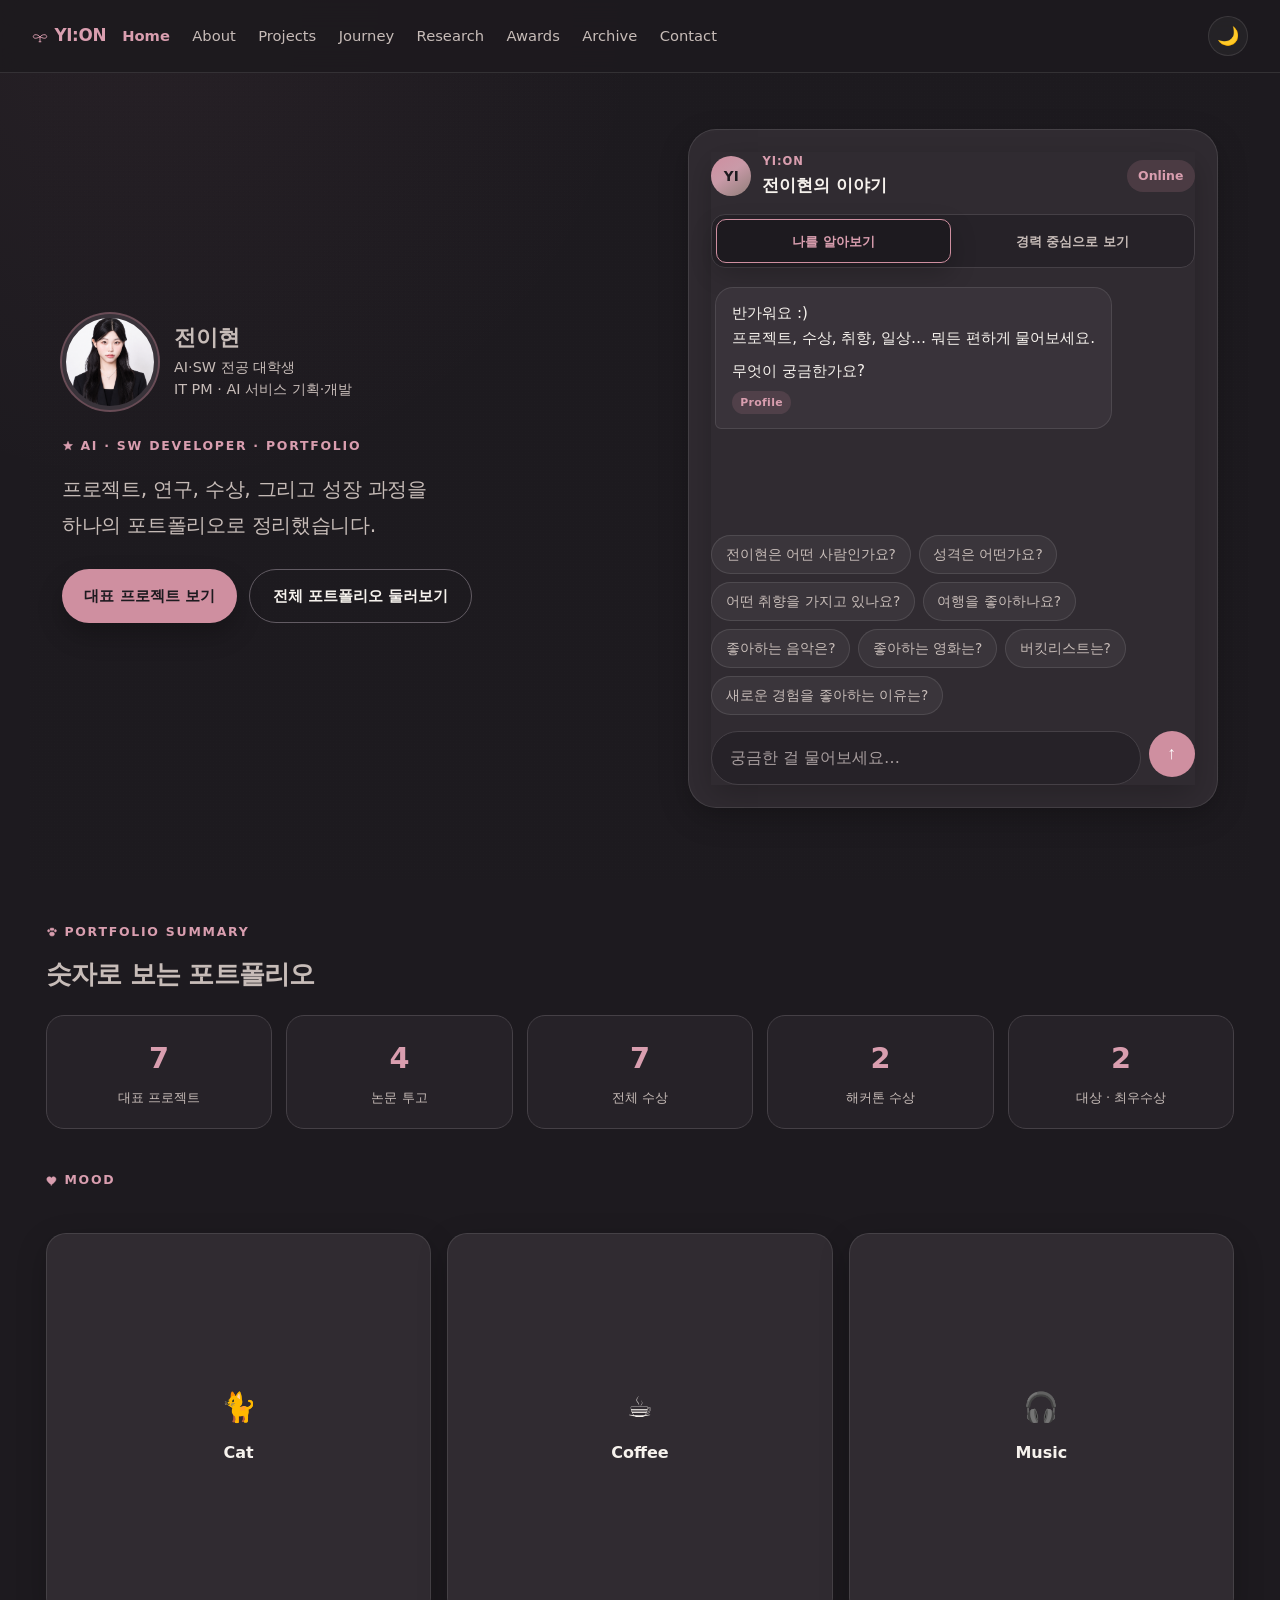
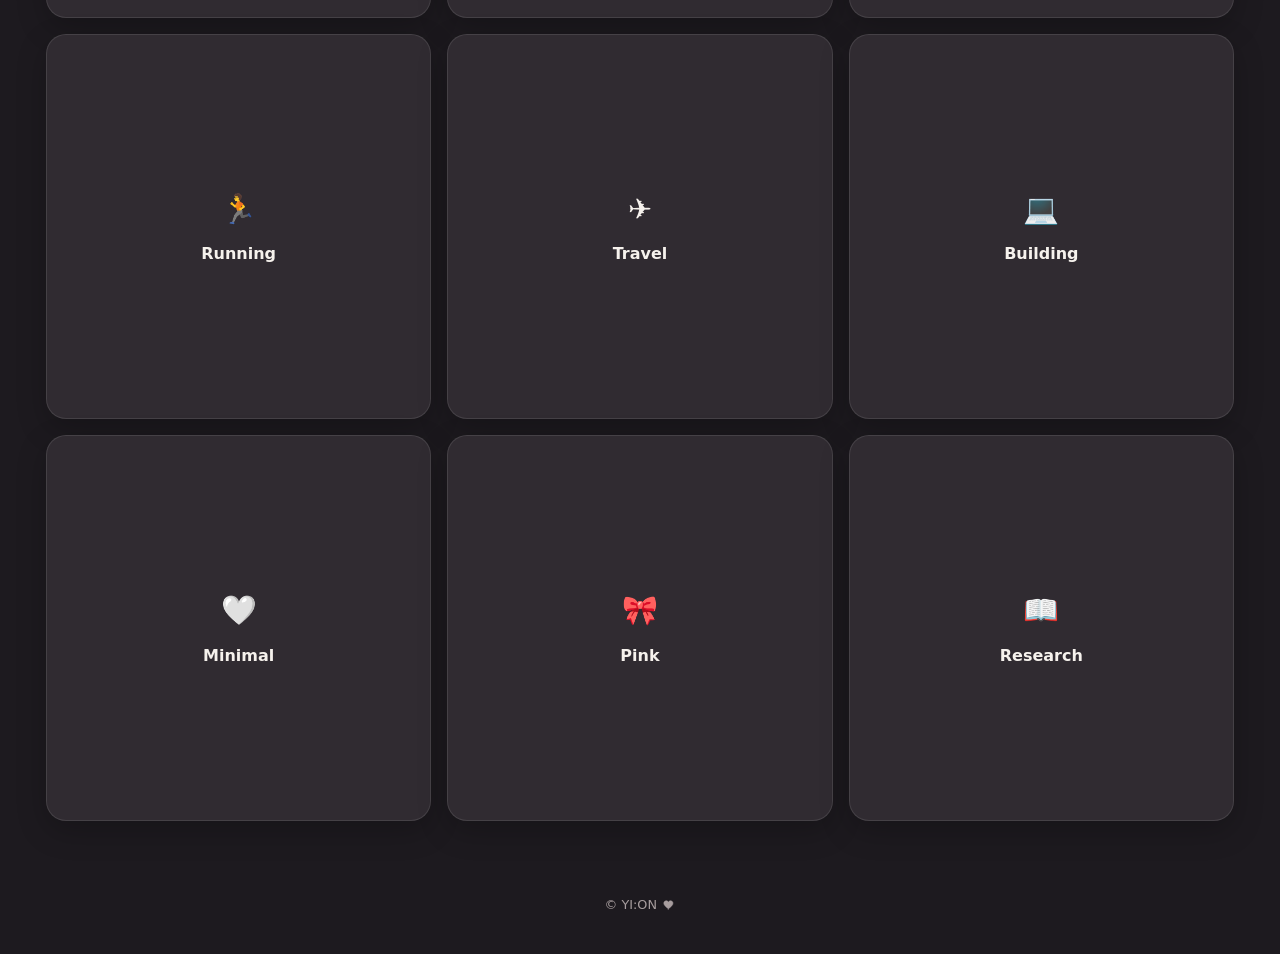
==== index.html @ 5fc0459d "Add YI:ON portfolio site Personal/recruiting portfolio for 전이현, migrated from the JUNGLE_krafton mon" ====
<!DOCTYPE html>
<html lang="ko">
  <head>
    <meta charset="UTF-8" />
    <script>(()=>{const v=new URLSearchParams(location.search).get('theme');const t=v==='daily'?'daily':'interview';document.documentElement.dataset.theme=t;document.documentElement.style.colorScheme=t==='interview'?'dark':'light'})()</script>
    <meta name="color-scheme" content="light dark" />
    <meta name="theme-color" content="#1d1a1f" />
    <link rel="icon" href="favicon.svg" type="image/svg+xml" />
    <meta name="viewport" content="width=device-width, initial-scale=1.0" />
    <title>YI:ON — 전이현을 가장 잘 아는 AI</title>
    <meta
      name="description"
      content="YI:ON은 전이현을 가장 잘 아는 AI입니다. 프로젝트, 연구, 해커톤, 창업, 취향과 성장 기록을 대화하며 알아가는 인터랙티브 포트폴리오 아카이브."
    />
    <link rel="stylesheet" href="styles.css" />
    <link rel="stylesheet" href="theme.css" />
    <script src="theme.js" defer></script>
  </head>
  <body data-page="home">
    <!-- Kitty-core 아이콘 스프라이트: 캐릭터 없이 리본/발바닥/별/하트/고양이 귀 실루엣만 아주 작게 사용 -->
    <svg style="display: none">
      <symbol id="icon-ribbon" viewBox="0 0 24 24">
        <path d="M12 13.2c-1.6-2-4.6-3.6-7.4-3.1C2.7 10.5 1.6 12 2 13.4c.5 1.7 2.6 2.3 4.4 1.9 1.9-.4 3.9-1.3 5.6-2.1zm0 0c1.6-2 4.6-3.6 7.4-3.1 1.9.4 3 1.9 2.6 3.3-.5 1.7-2.6 2.3-4.4 1.9-1.9-.4-3.9-1.3-5.6-2.1zm0 0v7.4M10.6 20.6h2.8" fill="none" stroke="currentColor" stroke-width="1.4" stroke-linecap="round" stroke-linejoin="round"/>
      </symbol>
      <symbol id="icon-paw" viewBox="0 0 24 24">
        <ellipse cx="12" cy="16" rx="5" ry="4.2"/>
        <ellipse cx="5.2" cy="9.6" rx="2" ry="2.4"/>
        <ellipse cx="10.2" cy="6.4" rx="2" ry="2.6"/>
        <ellipse cx="13.8" cy="6.4" rx="2" ry="2.6"/>
        <ellipse cx="18.8" cy="9.6" rx="2" ry="2.4"/>
      </symbol>
      <symbol id="icon-star" viewBox="0 0 24 24">
        <path d="M12 2.5l2.4 6.2 6.6.4-5.2 4.2 1.8 6.4L12 16.2l-5.6 3.5 1.8-6.4-5.2-4.2 6.6-.4z"/>
      </symbol>
      <symbol id="icon-heart" viewBox="0 0 24 24">
        <path d="M12 20.2s-7.6-4.6-9.8-9.3C.6 7.4 2.4 4 5.9 3.6c2-.2 3.8.9 4.9 2.6 1.1-1.7 3-2.8 4.9-2.6 3.5.4 5.3 3.8 3.7 7.3-2.2 4.7-9.8 9.3-9.8 9.3z"/>
      </symbol>
      <symbol id="icon-cat-ears" viewBox="0 0 100 60">
        <path d="M14 46 C14 22, 26 8, 34 26 Z"/>
        <path d="M86 46 C86 22, 74 8, 66 26 Z"/>
      </symbol>
    </svg>

    <header class="site-header">
      <a class="brand" href="index.html">
        <svg class="icon icon-ribbon" width="16" height="16"><use href="#icon-ribbon"/></svg>
        YI:ON
      </a>
      <nav class="nav-links" id="navLinks">
        <a href="index.html" data-nav="home">Home</a>
        <a href="about.html" data-nav="about">About</a>
        <a href="projects.html" data-nav="projects">Projects</a>
        <a href="journey.html" data-nav="journey">Journey</a>
        <a href="research.html" data-nav="research">Research</a>
        <a href="awards.html" data-nav="awards">Awards</a>
        <a href="archive.html" data-nav="archive">Archive</a>
        <a href="contact.html" data-nav="contact">Contact</a>
      </nav>
      <button class="nav-toggle" id="navToggle" aria-label="메뉴 열기" aria-expanded="false">
        <span></span><span></span><span></span>
      </button>
    </header>

    <main id="top">
      <section class="hero">
        <div class="hero-bg-grain" aria-hidden="true"></div>
        <div class="hero-copy reveal">
          <div class="profile-hero">
            <div class="avatar-photo avatar-photo-sm" aria-hidden="true">
              <svg class="cat-ears" viewBox="0 0 100 60" aria-hidden="true"><use href="#icon-cat-ears"/></svg>
              <span>YI</span>
            </div>
            <div>
              <p class="profile-hero-name">전이현</p>
              <p class="profile-hero-desc">
                AI·SW 전공 대학생<br />
                IT PM · AI 서비스 기획·개발
              </p>
            </div>
          </div>
          <p class="eyebrow">
            <svg class="icon icon-star" width="12" height="12"><use href="#icon-star"/></svg>
            AI · SW DEVELOPER · PORTFOLIO
          </p>
          <h1 class="hero-text hero-statement">
            프로젝트, 연구, 수상, 그리고 성장 과정을<br />
            하나의 포트폴리오로 정리했습니다.
          </h1>
          <div class="hero-actions">
            <a class="btn btn-primary" href="projects.html">대표 프로젝트 보기</a>
            <a class="btn btn-secondary" href="#summary">전체 포트폴리오 둘러보기</a>
          </div>
        </div>

        <div class="hero-panel reveal" id="chat">
          <!-- 모바일 축약 Assistant 위젯: 데스크톱에서는 CSS로 항상 숨김 -->
          <div class="assistant-widget" id="assistantWidget">
            <div class="assistant-widget-head">
              <span class="ai-avatar">YI</span>
              <div>
                <p class="chat-label">YI:ON Assistant</p>
                <span class="status-pill-sm">Online</span>
              </div>
            </div>
            <p class="assistant-widget-prompt">전이현의 프로젝트와 경험이 궁금한가요?</p>
            <div class="visitor-mode-switch" role="group" aria-label="추천 질문 모드">
              <button class="visitor-mode-option" type="button" data-visitor-mode="general" aria-pressed="true">나를 알아보기</button>
              <button class="visitor-mode-option" type="button" data-visitor-mode="recruiter" aria-pressed="false">경력 중심으로 보기</button>
            </div>
            <div class="chip-list assistant-widget-chips" data-chat-recommendations data-limit="3" data-recommendation-links="chat">
              <a class="chip" data-question="전이현은 어떤 사람인가요?" href="chat.html?q=%EC%A0%84%EC%9D%B4%ED%98%84%EC%9D%80%20%EC%96%B4%EB%96%A4%20%EC%82%AC%EB%9E%8C%EC%9D%B8%EA%B0%80%EC%9A%94%3F">전이현은 어떤 사람인가요?</a>
              <a class="chip" data-question="성격은 어떤가요?" href="chat.html?q=%EC%84%B1%EA%B2%A9%EC%9D%80%20%EC%96%B4%EB%96%A4%EA%B0%80%EC%9A%94%3F">성격은 어떤가요?</a>
              <a class="chip" data-question="어떤 취향을 가지고 있나요?" href="chat.html?q=%EC%96%B4%EB%96%A4%20%EC%B7%A8%ED%96%A5%EC%9D%84%20%EA%B0%80%EC%A7%80%EA%B3%A0%20%EC%9E%88%EB%82%98%EC%9A%94%3F">어떤 취향을 가지고 있나요?</a>
            </div>
            <a class="btn btn-primary assistant-widget-open" href="chat.html">전체 대화 열기</a>
          </div>

          <!-- 전체 채팅: 데스크톱은 항상 노출, 모바일은 "전체 대화 열기" 클릭 시 노출 -->
          <div class="chat-full" id="chatFull">
            <div class="chat-header">
              <div class="chat-header-left">
                <span class="ai-avatar">YI</span>
                <div>
                  <p class="chat-label">YI:ON</p>
                  <h2>전이현의 이야기</h2>
                </div>
              </div>
              <span class="status-pill">Online</span>
            </div>

            <div class="visitor-mode-switch" role="group" aria-label="추천 질문 모드">
              <button class="visitor-mode-option" type="button" data-visitor-mode="general" aria-pressed="true">나를 알아보기</button>
              <button class="visitor-mode-option" type="button" data-visitor-mode="recruiter" aria-pressed="false">경력 중심으로 보기</button>
            </div>

            <div class="chat-log" id="chatLog">
              <div class="message ai-message reveal-in">
                <p>
                  반가워요 :)<br />
                  프로젝트, 수상, 취향, 일상… 뭐든 편하게 물어보세요.
                </p>
                <p>
                  무엇이 궁금한가요?
                </p>
                <span class="source-tag">Profile</span>
              </div>
            </div>

            <div class="chip-list" id="chipList" data-chat-recommendations data-limit="8">
              <button class="chip" data-question="전이현은 어떤 사람인가요?">전이현은 어떤 사람인가요?</button>
              <button class="chip" data-question="성격은 어떤가요?">성격은 어떤가요?</button>
              <button class="chip" data-question="어떤 취향을 가지고 있나요?">어떤 취향을 가지고 있나요?</button>
              <button class="chip" data-question="여행을 좋아하나요?">여행을 좋아하나요?</button>
              <button class="chip" data-question="좋아하는 음악은?">좋아하는 음악은?</button>
              <button class="chip" data-question="좋아하는 영화는?">좋아하는 영화는?</button>
              <button class="chip" data-question="버킷리스트는?">버킷리스트는?</button>
              <button class="chip" data-question="새로운 경험을 좋아하는 이유는?">새로운 경험을 좋아하는 이유는?</button>
            </div>

            <form class="chat-form" id="chatForm">
              <input id="chatInput" type="text" placeholder="궁금한 걸 물어보세요…" autocomplete="off" />
              <button type="submit" aria-label="질문 보내기">↑</button>
            </form>
          </div>
        </div>
      </section>

      <section class="section summary-section" id="summary">
        <div class="section-heading reveal">
          <p class="eyebrow">
            <svg class="icon icon-paw" width="12" height="12"><use href="#icon-paw"/></svg>
            Portfolio Summary
          </p>
          <h2>숫자로 보는 포트폴리오</h2>
        </div>
        <div class="summary-grid reveal" id="summaryGrid"></div>
      </section>

      <!-- 모바일 전용: 대표 프로젝트 (데스크톱은 CSS로 숨김) -->
      <section class="section mobile-only-section" id="homeFeatured">
        <div class="section-heading">
          <p class="eyebrow">
            <svg class="icon icon-star" width="12" height="12"><use href="#icon-star"/></svg>
            Featured
          </p>
          <h2>대표 프로젝트</h2>
        </div>
        <div class="card-grid-v2--scroll" id="homeFeaturedGrid"></div>
        <a class="card-detail-link" href="projects.html" style="display:inline-block; margin-top:0.8rem">전체 프로젝트 보기 →</a>
      </section>

      <!-- 모바일 전용: Research/Awards/Journey 바로가기 -->
      <section class="section mobile-only-section" id="homeQuickLinks">
        <div class="section-heading">
          <h2>더 알아보기</h2>
        </div>
        <div class="quicklink-grid">
          <a class="quicklink-card" href="research.html">
            <span class="quicklink-icon">📖</span>
            <span>Research</span>
            <span class="quicklink-sub" id="quickPapersSub"></span>
          </a>
          <a class="quicklink-card" href="awards.html">
            <span class="quicklink-icon">🏆</span>
            <span>Awards</span>
            <span class="quicklink-sub" id="quickAwardsSub"></span>
          </a>
          <a class="quicklink-card" href="journey.html">
            <span class="quicklink-icon">🧭</span>
            <span>Journey</span>
            <span class="quicklink-sub" id="quickJourneySub"></span>
          </a>
        </div>
      </section>

      <!-- 모바일 전용: 외부 링크바 -->
      <section class="section mobile-only-section" id="homeLinks">
        <div class="link-row link-row-center">
          <a class="link-chip" href="https://github.com/komosjs44-afk?tab=repositories" target="_blank" rel="noreferrer">GitHub</a>
          <a class="link-chip" href="https://instagram.com/hyooiner" target="_blank" rel="noreferrer">Instagram</a>
          <a class="link-chip" href="mailto:komosjs44@hs.ac.kr">Email</a>
        </div>
      </section>

      <section class="section mood-section" id="mood">
        <div class="section-heading reveal">
          <p class="eyebrow">
            <svg class="icon icon-heart" width="12" height="12"><use href="#icon-heart"/></svg>
            Mood
          </p>
        </div>
        <div class="mood-grid">
          <div class="mood-card reveal"><span class="mood-emoji">🐈</span>Cat</div>
          <div class="mood-card reveal"><span class="mood-emoji">☕</span>Coffee</div>
          <div class="mood-card reveal"><span class="mood-emoji">🎧</span>Music</div>
          <div class="mood-card reveal"><span class="mood-emoji">🏃</span>Running</div>
          <div class="mood-card reveal"><span class="mood-emoji">✈️</span>Travel</div>
          <div class="mood-card reveal"><span class="mood-emoji">💻</span>Building</div>
          <div class="mood-card reveal"><span class="mood-emoji">🤍</span>Minimal</div>
          <div class="mood-card reveal"><span class="mood-emoji">🎀</span>Pink</div>
          <div class="mood-card reveal"><span class="mood-emoji">📖</span>Research</div>
        </div>
      </section>
    </main>

    <footer class="site-footer">
      <span>© YI:ON</span>
      <svg class="icon icon-heart" width="12" height="12"><use href="#icon-heart"/></svg>
    </footer>

    <nav class="app-tabbar" id="appTabbar" aria-label="주요 메뉴">
      <a class="app-tab" data-tab="home" href="index.html">
        <svg width="20" height="20" viewBox="0 0 24 24" fill="none" stroke="currentColor" stroke-width="1.6" stroke-linecap="round" stroke-linejoin="round"><path d="M3 11l9-7 9 7"/><path d="M5 10v9a1 1 0 0 0 1 1h4v-6h4v6h4a1 1 0 0 0 1-1v-9"/></svg>
        <span>Home</span>
      </a>
      <a class="app-tab" data-tab="projects" href="projects.html">
        <svg width="20" height="20" viewBox="0 0 24 24" fill="none" stroke="currentColor" stroke-width="1.6"><rect x="3" y="3" width="8" height="8" rx="2"/><rect x="13" y="3" width="8" height="8" rx="2"/><rect x="3" y="13" width="8" height="8" rx="2"/><rect x="13" y="13" width="8" height="8" rx="2"/></svg>
        <span>Projects</span>
      </a>
      <a class="app-tab" data-tab="chat" href="chat.html">
        <svg width="20" height="20" viewBox="0 0 24 24" fill="none" stroke="currentColor" stroke-width="1.6" stroke-linecap="round" stroke-linejoin="round"><path d="M21 11.5a8.38 8.38 0 0 1-.9 3.8 8.5 8.5 0 0 1-7.6 4.7 8.38 8.38 0 0 1-3.8-.9L3 21l1.9-5.7a8.38 8.38 0 0 1-.9-3.8 8.5 8.5 0 0 1 4.7-7.6 8.38 8.38 0 0 1 3.8-.9h.5a8.48 8.48 0 0 1 8 8v.5z"/></svg>
        <span>Chat</span>
      </a>
      <a class="app-tab" data-tab="profile" href="about.html">
        <svg width="20" height="20" viewBox="0 0 24 24" fill="none" stroke="currentColor" stroke-width="1.6" stroke-linecap="round"><circle cx="12" cy="8" r="4"/><path d="M4 20c0-4 3.6-7 8-7s8 3 8 7"/></svg>
        <span>Profile</span>
      </a>
    </nav>

    <script src="data/projects.js"></script>
    <script src="data/papers.js"></script>
    <script src="data/awards.js"></script>
    <script src="data/activities.js"></script>
    <script src="data/presentations.js"></script>
    <script src="data/chat-engine.js"></script>
    <script src="script.js"></script>
  </body>
</html>
---- styles.css ----
:root {
  color-scheme: light;
  --warm-white: #fffcfa;
  --cream: #fbf2e9;
  --gray-soft: #e9e4df;
  --pink-soft: #f3dee2;
  --rose: #d98fa0;
  --rose-deep: #b96e82;
  --ink: #221e1c;
  --ink-muted: #6e6560;
  --border: #ece2da;
  --shadow: 0 20px 45px rgba(34, 30, 28, 0.08);
  --shadow-soft: 0 10px 26px rgba(34, 30, 28, 0.06);

  /* App Shell 모바일 디자인 토큰 */
  --tabbar-height: 56px;
  --safe-top: env(safe-area-inset-top, 0px);
  --safe-bottom: env(safe-area-inset-bottom, 0px);
  --space-page-x: clamp(16px, 5vw, 24px);
  --touch-min: 44px;
}

* {
  box-sizing: border-box;
}

html {
  scroll-behavior: smooth;
}

body {
  margin: 0;
  font-family: "Pretendard", "SUIT", "Apple SD Gothic Neo", "Inter", system-ui,
    -apple-system, BlinkMacSystemFont, sans-serif;
  background: var(--warm-white);
  color: var(--ink);
  line-height: 1.65;
  -webkit-font-smoothing: antialiased;
}

img {
  max-width: 100%;
}

a {
  color: inherit;
  text-decoration: none;
}

.icon {
  fill: currentColor;
  stroke: currentColor;
  vertical-align: -1px;
}

/* ---------- Header ---------- */

.site-header {
  position: sticky;
  top: 0;
  z-index: 30;
  display: flex;
  justify-content: space-between;
  align-items: center;
  gap: 1rem;
  padding: 1rem 2rem;
  backdrop-filter: blur(14px);
  background: rgba(255, 252, 250, 0.78);
  border-bottom: 1px solid var(--border);
}

.brand {
  display: inline-flex;
  align-items: center;
  gap: 0.4rem;
  font-weight: 700;
  letter-spacing: -0.02em;
  font-size: 1.05rem;
  color: var(--rose-deep);
}

.nav-links {
  display: flex;
  gap: 1.4rem;
  color: var(--ink-muted);
  font-size: 0.92rem;
}

.nav-links a:hover {
  color: var(--rose-deep);
}

.btn-chip-nav {
  padding: 0.5rem 1.1rem;
  border-radius: 999px;
  background: var(--ink);
  color: var(--warm-white);
  font-size: 0.86rem;
  font-weight: 600;
  transition: transform 0.25s ease, box-shadow 0.25s ease;
}

.btn-chip-nav:hover {
  transform: translateY(-1px);
  box-shadow: var(--shadow-soft);
}

.nav-links a[aria-current='page'] {
  color: var(--rose-deep);
  font-weight: 700;
}

.nav-toggle {
  display: none;
  flex-direction: column;
  justify-content: center;
  gap: 5px;
  width: 34px;
  height: 34px;
  border: none;
  background: none;
  cursor: pointer;
  padding: 0;
}

.nav-toggle span {
  display: block;
  height: 2px;
  border-radius: 2px;
  background: var(--ink);
  transition: transform 0.25s ease, opacity 0.25s ease;
}

.nav-toggle.active span:nth-child(1) {
  transform: translateY(7px) rotate(45deg);
}

.nav-toggle.active span:nth-child(2) {
  opacity: 0;
}

.nav-toggle.active span:nth-child(3) {
  transform: translateY(-7px) rotate(-45deg);
}

/* ---------- Page hero (interior pages) ---------- */

.page-hero {
  max-width: 1220px;
  margin: 0 auto;
  padding: 2.6rem 2rem 1rem;
}

.page-hero h1 {
  margin: 0 0 0.6rem;
  font-size: clamp(1.6rem, 3vw, 2.3rem);
  letter-spacing: -0.02em;
}

.page-hero p {
  color: var(--ink-muted);
  max-width: 620px;
  margin: 0;
}

/* ---------- Portfolio summary ---------- */

.summary-grid {
  display: grid;
  grid-template-columns: repeat(5, minmax(0, 1fr));
  gap: 0.9rem;
}

.summary-stat {
  display: flex;
  flex-direction: column;
  align-items: center;
  gap: 0.3rem;
  padding: 1.2rem 0.6rem;
  background: var(--cream);
  border: 1px solid var(--border);
  border-radius: 18px;
  text-align: center;
  transition: transform 0.25s ease, box-shadow 0.25s ease;
}

.summary-stat:hover {
  transform: translateY(-3px);
  box-shadow: var(--shadow-soft);
}

.summary-num {
  font-size: 1.8rem;
  font-weight: 700;
  color: var(--rose-deep);
}

.summary-label {
  font-size: 0.8rem;
  color: var(--ink-muted);
  word-break: keep-all;
  overflow-wrap: anywhere;
}

/* ---------- Status badges ---------- */

.badge-row {
  display: flex;
  flex-wrap: wrap;
  gap: 0.4rem;
}

.status-badge {
  display: inline-flex;
  align-items: center;
  font-size: 0.72rem;
  font-weight: 700;
  padding: 0.25rem 0.6rem;
  border-radius: 999px;
  background: rgba(217, 143, 160, 0.14);
  color: var(--rose-deep);
  border: 1px solid rgba(217, 143, 160, 0.28);
}

.status-badge.is-muted {
  background: var(--gray-soft);
  color: var(--ink-muted);
  border-color: var(--border);
}

/* ---------- Project cards (grid list) ---------- */

.project-group {
  margin-bottom: 2.4rem;
}

.project-group h3 {
  font-size: 1.05rem;
  margin: 0 0 1rem;
  color: var(--ink);
}

.card-grid-v2 {
  display: grid;
  grid-template-columns: repeat(3, minmax(0, 1fr));
  gap: 1.4rem;
}

.project-card-v2 {
  display: flex;
  flex-direction: column;
  background: var(--warm-white);
  border: 1px solid var(--border);
  border-radius: 20px;
  overflow: hidden;
  box-shadow: var(--shadow-soft);
  transition: transform 0.3s ease, box-shadow 0.3s ease;
}

.project-card-v2:hover {
  transform: translateY(-5px);
  box-shadow: var(--shadow);
}

.project-card-v2 .card-cover {
  height: 140px;
  background: linear-gradient(150deg, #e7d3cf 0%, #cfa8a3 60%, #8f7d78 100%);
}

.project-card-v2 .card-body {
  padding: 1.1rem 1.15rem 1.3rem;
  display: flex;
  flex-direction: column;
  gap: 0.55rem;
}

.project-card-v2 h4 {
  margin: 0;
  font-size: 1.02rem;
}

.project-card-v2 p {
  margin: 0;
  font-size: 0.87rem;
  color: var(--ink-muted);
}

.card-meta {
  font-size: 0.78rem;
  color: var(--ink-muted);
}

.card-detail-link {
  align-self: flex-start;
  margin-top: 0.3rem;
  font-size: 0.82rem;
  font-weight: 700;
  color: var(--rose-deep);
  border-bottom: 1px solid var(--rose);
}

/* ---------- Project detail ---------- */

.detail-overview {
  display: grid;
  grid-template-columns: 1fr 1fr;
  gap: 2rem;
  align-items: start;
}

.detail-cover {
  height: 220px;
  border-radius: 20px;
  background: linear-gradient(150deg, #e7d3cf 0%, #cfa8a3 60%, #8f7d78 100%);
}

.detail-meta-list {
  list-style: none;
  padding: 0;
  margin: 1rem 0 0;
  display: grid;
  gap: 0.5rem;
  font-size: 0.92rem;
}

.detail-meta-list strong {
  color: var(--rose-deep);
  margin-right: 0.4rem;
}

.detail-section {
  margin: 2.4rem 0;
}

.detail-section h3 {
  font-size: 1.15rem;
  margin: 0 0 1rem;
  padding-bottom: 0.6rem;
  border-bottom: 1px dashed var(--border);
}

.detail-section ul {
  margin: 0;
  padding-left: 1.2rem;
  display: grid;
  gap: 0.4rem;
}

.challenge-card {
  background: var(--cream);
  border: 1px solid var(--border);
  border-radius: 16px;
  padding: 1rem 1.15rem;
  margin-bottom: 1rem;
  display: grid;
  gap: 0.5rem;
  font-size: 0.92rem;
}

.challenge-card b {
  color: var(--rose-deep);
}

.result-columns {
  display: grid;
  grid-template-columns: repeat(3, minmax(0, 1fr));
  gap: 1rem;
}

.result-col {
  background: var(--warm-white);
  border: 1px solid var(--border);
  border-radius: 16px;
  padding: 1rem 1.1rem;
}

.result-col h4 {
  margin: 0 0 0.6rem;
  font-size: 0.86rem;
  text-transform: uppercase;
  letter-spacing: 0.05em;
  color: var(--rose-deep);
}

.result-col ul {
  font-size: 0.88rem;
}

.learnings-grid {
  display: grid;
  grid-template-columns: repeat(2, minmax(0, 1fr));
  gap: 1rem;
}

.learning-block {
  background: var(--cream);
  border: 1px solid var(--border);
  border-radius: 16px;
  padding: 1rem 1.1rem;
}

.learning-block h4 {
  margin: 0 0 0.5rem;
  font-size: 0.86rem;
  color: var(--rose-deep);
}

/* ---------- Evidence gallery + Lightbox ---------- */

.evidence-grid {
  display: grid;
  grid-template-columns: repeat(3, minmax(0, 1fr));
  gap: 0.9rem;
}

.evidence-item {
  position: relative;
  height: 130px;
  border-radius: 14px;
  overflow: hidden;
  cursor: pointer;
  background: linear-gradient(150deg, #e3d6d9 0%, #b9a1a8 60%, #766a68 100%);
}

.evidence-item .evidence-label {
  position: absolute;
  left: 0.5rem;
  bottom: 0.5rem;
  font-size: 0.7rem;
  font-weight: 700;
  padding: 0.2rem 0.5rem;
  border-radius: 999px;
  background: rgba(255, 255, 255, 0.85);
  color: var(--ink);
}

.lightbox-overlay {
  position: fixed;
  inset: 0;
  z-index: 60;
  display: none;
  align-items: center;
  justify-content: center;
  background: rgba(34, 30, 28, 0.72);
  padding: 2rem;
}

.lightbox-overlay.open {
  display: flex;
}

.lightbox-box {
  max-width: 640px;
  width: 100%;
  background: var(--warm-white);
  border-radius: 20px;
  padding: 1.4rem;
  text-align: center;
}

.lightbox-box .lightbox-visual {
  height: 320px;
  border-radius: 14px;
  margin-bottom: 1rem;
  background: linear-gradient(150deg, #e3d6d9 0%, #b9a1a8 60%, #766a68 100%);
}

.lightbox-close {
  margin-top: 0.8rem;
  border: 1px solid var(--border);
  background: var(--cream);
  border-radius: 999px;
  padding: 0.5rem 1.1rem;
  cursor: pointer;
  font: inherit;
}

/* ---------- Presentation slides ---------- */

.slide-grid {
  display: grid;
  grid-template-columns: repeat(3, minmax(0, 1fr));
  gap: 0.8rem;
}

.slide-mock {
  aspect-ratio: 4 / 3;
  border-radius: 10px;
  background: var(--gray-soft);
  border: 1px solid var(--border);
  display: flex;
  align-items: center;
  justify-content: center;
  font-size: 0.78rem;
  color: var(--ink-muted);
  text-align: center;
  padding: 0.5rem;
}

/* ---------- Journey ---------- */

.journey-block {
  margin-bottom: 2.2rem;
}

.journey-block h3 {
  font-size: 1.02rem;
  margin: 0 0 0.9rem;
}

.journey-steps {
  display: flex;
  flex-wrap: wrap;
  gap: 0.6rem;
  align-items: center;
}

.journey-step {
  display: flex;
  align-items: center;
  gap: 0.4rem;
  font-size: 0.84rem;
  padding: 0.5rem 0.85rem;
  border-radius: 999px;
  border: 1px solid var(--border);
  color: var(--ink-muted);
  background: var(--warm-white);
}

.journey-step.completed {
  background: var(--rose);
  border-color: var(--rose);
  color: var(--warm-white);
  font-weight: 700;
}

.journey-step.in-progress {
  background: var(--pink-soft);
  border-color: var(--rose);
  color: var(--rose-deep);
  font-weight: 700;
  animation: pulse-soft 1.8s ease-in-out infinite;
}

.journey-step.planned {
  border-style: dashed;
  color: var(--ink-muted);
  opacity: 0.7;
}

.journey-arrow {
  color: var(--border);
}

@keyframes pulse-soft {
  0%,
  100% {
    box-shadow: 0 0 0 0 rgba(217, 143, 160, 0.35);
  }
  50% {
    box-shadow: 0 0 0 6px rgba(217, 143, 160, 0);
  }
}

/* ---------- Research / Papers ---------- */

.paper-grid {
  display: grid;
  grid-template-columns: repeat(2, minmax(0, 1fr));
  gap: 1.4rem;
}

.paper-card {
  display: flex;
  gap: 1rem;
  background: var(--warm-white);
  border: 1px solid var(--border);
  border-radius: 18px;
  padding: 1.1rem;
  box-shadow: var(--shadow-soft);
}

.paper-cover {
  flex: 0 0 88px;
  height: 116px;
  border-radius: 10px;
  background: linear-gradient(150deg, #ead9c9 0%, #cbb59a 60%, #8c7d6a 100%);
  display: flex;
  align-items: center;
  justify-content: center;
  padding: 0.4rem;
  font-size: 0.66rem;
  font-weight: 700;
  color: rgba(255, 255, 255, 0.9);
  text-align: center;
}

.paper-body {
  min-width: 0;
}

.paper-body h4 {
  margin: 0 0 0.4rem;
  font-size: 0.98rem;
  overflow-wrap: anywhere;
  word-break: keep-all;
}

.paper-body p {
  margin: 0 0 0.5rem;
  font-size: 0.84rem;
  color: var(--ink-muted);
  overflow-wrap: anywhere;
  word-break: keep-all;
}

.paper-meta {
  font-size: 0.78rem;
  color: var(--ink-muted);
  margin-bottom: 0.5rem;
  overflow-wrap: anywhere;
  word-break: keep-all;
}

.paper-card .link-chip {
  overflow-wrap: anywhere;
  word-break: keep-all;
}

/* ---------- Awards ---------- */

.award-grid {
  display: grid;
  grid-template-columns: repeat(2, minmax(0, 1fr));
  gap: 1.4rem;
}

.award-card {
  display: flex;
  gap: 1rem;
  background: var(--warm-white);
  border: 1px solid var(--border);
  border-radius: 18px;
  padding: 1.1rem;
  box-shadow: var(--shadow-soft);
}

.award-image {
  flex: 0 0 96px;
  height: 96px;
  border-radius: 14px;
  background: var(--pink-soft);
  display: flex;
  align-items: center;
  justify-content: center;
  cursor: pointer;
  color: var(--rose-deep);
}

.award-body {
  min-width: 0;
}

.award-body h4 {
  margin: 0 0 0.3rem;
  font-size: 0.98rem;
  overflow-wrap: anywhere;
  word-break: keep-all;
}

.award-body p {
  margin: 0 0 0.4rem;
  font-size: 0.84rem;
  color: var(--ink-muted);
  overflow-wrap: anywhere;
  word-break: keep-all;
}

.award-card .link-chip {
  overflow-wrap: anywhere;
  word-break: keep-all;
}

/* ---------- Button links (small) ---------- */

.link-row {
  display: flex;
  flex-wrap: wrap;
  gap: 0.5rem;
  margin-top: 0.7rem;
}

.link-chip {
  font-size: 0.78rem;
  font-weight: 700;
  padding: 0.4rem 0.8rem;
  border-radius: 999px;
  background: var(--cream);
  border: 1px solid var(--border);
  color: var(--ink);
  transition: background 0.2s ease, border-color 0.2s ease;
}

.link-chip:hover {
  background: var(--pink-soft);
  border-color: var(--rose);
}

/* ---------- Archive ---------- */

.archive-controls {
  display: flex;
  flex-direction: column;
  gap: 1rem;
  margin-bottom: 1.6rem;
}

.archive-search {
  width: 100%;
  padding: 0.8rem 1.1rem;
  border-radius: 999px;
  border: 1px solid var(--border);
  font: inherit;
  background: var(--warm-white);
}

.archive-search:focus {
  outline: none;
  border-color: var(--rose);
}

.filter-group {
  display: flex;
  flex-wrap: wrap;
  gap: 0.5rem;
}

.filter-chip {
  border: 1px solid var(--border);
  background: var(--warm-white);
  border-radius: 999px;
  padding: 0.4rem 0.85rem;
  font-size: 0.82rem;
  cursor: pointer;
  color: var(--ink-muted);
  transition: background 0.2s ease, color 0.2s ease, border-color 0.2s ease;
}

.filter-chip.active {
  background: var(--rose);
  border-color: var(--rose);
  color: var(--warm-white);
  font-weight: 700;
}

.archive-list {
  display: grid;
  gap: 0.9rem;
}

.archive-item {
  display: flex;
  justify-content: space-between;
  align-items: center;
  gap: 1rem;
  flex-wrap: wrap;
  background: var(--warm-white);
  border: 1px solid var(--border);
  border-radius: 16px;
  padding: 0.9rem 1.1rem;
}

.archive-item-main h4 {
  margin: 0 0 0.25rem;
  font-size: 0.96rem;
}

.archive-item-main p {
  margin: 0;
  font-size: 0.8rem;
  color: var(--ink-muted);
}

.archive-item-type {
  font-size: 0.7rem;
  font-weight: 700;
  color: var(--rose-deep);
  background: rgba(217, 143, 160, 0.14);
  padding: 0.2rem 0.55rem;
  border-radius: 999px;
}

.archive-empty {
  text-align: center;
  color: var(--ink-muted);
  padding: 2rem 0;
}

/* ---------- About photo grid ---------- */

.photo-grid {
  display: grid;
  grid-template-columns: repeat(3, minmax(0, 1fr));
  gap: 0.8rem;
  margin-top: 1.2rem;
}

.photo-grid .photo-tile {
  aspect-ratio: 1 / 1;
  border-radius: 14px;
  background: linear-gradient(150deg, #e9c9cf 0%, #d4a7ad 40%, #8f8580 100%);
}

.photo-grid .photo-tile:nth-child(3n + 2) {
  background: linear-gradient(150deg, #ead9c9 0%, #cbb59a 60%, #8c7d6a 100%);
}

.photo-grid .photo-tile:nth-child(3n) {
  background: linear-gradient(150deg, #e3d6d9 0%, #b9a1a8 60%, #766a68 100%);
}

/* ---------- Contact phone reveal ---------- */

.phone-reveal-btn {
  border: 1px solid var(--border);
  background: var(--cream);
  border-radius: 999px;
  padding: 0.65rem 1.1rem;
  font: inherit;
  font-size: 0.9rem;
  font-weight: 600;
  cursor: pointer;
  transition: background 0.2s ease, border-color 0.2s ease;
}

.phone-reveal-btn:hover {
  background: var(--pink-soft);
  border-color: var(--rose);
}

.phone-value {
  display: none;
  font-size: 1rem;
  font-weight: 700;
  color: var(--rose-deep);
  margin-top: 0.6rem;
}

.phone-value.shown {
  display: block;
}

/* ---------- Reveal animation ---------- */

.reveal {
  opacity: 0;
  transform: translateY(18px);
  transition: opacity 0.7s cubic-bezier(0.2, 0.7, 0.3, 1),
    transform 0.7s cubic-bezier(0.2, 0.7, 0.3, 1);
}

.reveal.in-view {
  opacity: 1;
  transform: translateY(0);
}

.message.reveal-in {
  animation: rise-in 0.5s cubic-bezier(0.2, 0.7, 0.3, 1);
}

@keyframes rise-in {
  from {
    opacity: 0;
    transform: translateY(10px);
  }
  to {
    opacity: 1;
    transform: translateY(0);
  }
}

/* ---------- Hero ---------- */

.hero {
  position: relative;
  max-width: 1220px;
  margin: 0 auto;
  padding: 3.5rem 2rem 4.5rem;
  display: grid;
  grid-template-columns: 1.05fr 0.95fr;
  gap: 2.5rem;
  align-items: center;
  overflow: hidden;
}

.hero-bg-grain {
  position: absolute;
  inset: -10% -5%;
  z-index: -1;
  background-image: radial-gradient(rgba(217, 143, 160, 0.08) 1px, transparent 1px),
    radial-gradient(rgba(34, 30, 28, 0.04) 1px, transparent 1px);
  background-size: 3px 3px, 5px 5px;
  background-position: 0 0, 2px 2px;
  opacity: 0.6;
}

.eyebrow {
  display: inline-flex;
  align-items: center;
  gap: 0.4rem;
  margin: 0 0 1rem;
  font-size: 0.78rem;
  font-weight: 700;
  letter-spacing: 0.14em;
  text-transform: uppercase;
  color: var(--rose-deep);
}

.hero h1,
.section h2 {
  margin: 0 0 1rem;
  letter-spacing: -0.03em;
  line-height: 1.2;
}

.hero h1 {
  font-size: clamp(2rem, 3.6vw, 3.2rem);
  font-weight: 700;
}

.hero-text {
  font-size: 1.02rem;
  color: var(--ink-muted);
  max-width: 520px;
}

.hero h1.hero-statement {
  margin: 0;
  max-width: 34rem;
  font-size: clamp(1.08rem, 1.7vw, 1.28rem);
  font-weight: 500;
  line-height: 1.75;
  letter-spacing: -0.015em;
  word-break: keep-all;
  text-wrap: pretty;
}

.hero-actions {
  display: flex;
  flex-wrap: wrap;
  gap: 0.75rem;
  margin-top: 1.6rem;
}

.hero-copy .profile-hero {
  display: flex;
  align-items: center;
  gap: 1rem;
  margin: 0 0 1.5rem;
  padding: 0;
  border: 0;
  text-align: left;
}

.hero-copy .profile-hero .avatar-photo {
  flex: 0 0 auto;
  margin: 0;
}

.hero-copy .profile-hero > div:last-child {
  flex: 1;
  min-width: 0;
}

.hero-copy .profile-hero-name {
  margin: 0 0 0.2rem;
  font-weight: 600;
  line-height: 1.3;
}

.hero-copy .profile-hero-desc {
  margin: 0;
  font-size: 0.9rem;
  line-height: 1.55;
  word-break: keep-all;
}

.btn {
  display: inline-flex;
  align-items: center;
  justify-content: center;
  padding: 0.85rem 1.4rem;
  border-radius: 999px;
  font-weight: 700;
  font-size: 0.94rem;
  transition: transform 0.25s ease, box-shadow 0.25s ease, background 0.25s ease;
}

.btn:hover {
  transform: translateY(-2px);
}

.btn-primary {
  background: var(--rose);
  color: var(--warm-white);
  box-shadow: 0 12px 26px rgba(217, 143, 160, 0.35);
}

.btn-primary:hover {
  background: var(--rose-deep);
}

.btn-secondary {
  background: var(--warm-white);
  color: var(--ink);
  border: 1px solid var(--border);
}

/* ---------- Chat Panel (Glassmorphism) ---------- */

.hero-panel {
  position: relative;
  padding: 1.4rem;
  border-radius: 28px;
  background: rgba(255, 255, 255, 0.55);
  border: 1px solid rgba(255, 255, 255, 0.6);
  box-shadow: var(--shadow);
  backdrop-filter: blur(18px);
  /* grid item(.hero)이 nowrap 칩 등 내부 콘텐츠의 min-content 너비만큼
     억지로 넓어지지 않도록 축소를 허용 — 대신 .chip-list의 overflow-x:auto가
     카드 내부에서만 가로 스크롤을 담당하게 한다. */
  min-width: 0;
}

.chat-header {
  display: flex;
  justify-content: space-between;
  align-items: center;
  margin-bottom: 0.9rem;
}

.chat-header-left {
  display: flex;
  align-items: center;
  gap: 0.7rem;
}

.ai-avatar {
  width: 40px;
  height: 40px;
  border-radius: 50%;
  display: flex;
  align-items: center;
  justify-content: center;
  font-weight: 700;
  font-size: 0.85rem;
  color: var(--warm-white);
  background: linear-gradient(145deg, var(--rose) 0%, #c99aa8 45%, #8f7d78 100%);
}

.chat-label {
  margin: 0;
  font-size: 0.72rem;
  font-weight: 700;
  color: var(--rose-deep);
  text-transform: uppercase;
  letter-spacing: 0.08em;
}

.chat-header h2 {
  margin: 0;
  font-size: 1.08rem;
}

.visitor-mode-switch {
  display: grid;
  grid-template-columns: repeat(2, minmax(0, 1fr));
  gap: 0.25rem;
  margin: 0 0 0.75rem;
  padding: 0.25rem;
  border: 1px solid var(--border);
  border-radius: 14px;
  background: var(--cream);
}

.visitor-mode-option {
  min-width: 0;
  min-height: var(--touch-min);
  padding: 0.5rem 0.75rem;
  border: 1px solid transparent;
  border-radius: 10px;
  background: transparent;
  color: var(--ink-muted);
  font: inherit;
  font-size: 0.8rem;
  font-weight: 700;
  line-height: 1.35;
  overflow-wrap: anywhere;
  cursor: pointer;
  transition: background 0.2s ease, border-color 0.2s ease, color 0.2s ease,
    box-shadow 0.2s ease;
}

.visitor-mode-option[aria-pressed='true'] {
  border-color: var(--rose);
  background: var(--warm-white);
  color: var(--rose-deep);
  box-shadow: var(--shadow-soft);
}

.visitor-mode-option:focus-visible {
  outline: 2px solid var(--rose-deep);
  outline-offset: 2px;
}

@media (hover: hover) {
  .visitor-mode-option:not([aria-pressed='true']):hover {
    background: var(--pink-soft);
    color: var(--ink);
  }
}

@media (max-width: 430px) {
  .visitor-mode-option {
    padding-inline: 0.25rem;
    font-size: 0.75rem;
    letter-spacing: -0.01em;
    white-space: nowrap;
  }
}

.status-pill {
  padding: 0.35rem 0.7rem;
  border-radius: 999px;
  background: rgba(217, 143, 160, 0.16);
  color: var(--rose-deep);
  font-size: 0.78rem;
  font-weight: 700;
}

.chat-log {
  display: flex;
  flex-direction: column;
  gap: 0.65rem;
  min-height: 240px;
  max-height: 360px;
  overflow-y: auto;
  padding: 0.4rem 0.25rem 0.9rem;
}

.message {
  max-width: 88%;
  padding: 0.85rem 1rem;
  border-radius: 18px;
  font-size: 0.94rem;
}

.message p {
  margin: 0 0 0.5rem;
  word-break: keep-all;
  overflow-wrap: anywhere;
}

.message p:last-of-type {
  margin-bottom: 0.3rem;
}

.ai-message {
  align-self: flex-start;
  background: rgba(255, 255, 255, 0.72);
  border: 1px solid rgba(255, 255, 255, 0.8);
  backdrop-filter: blur(6px);
  border-bottom-left-radius: 6px;
}

.user-message {
  align-self: flex-end;
  background: rgba(243, 222, 226, 0.85);
  border: 1px solid rgba(217, 143, 160, 0.3);
  border-bottom-right-radius: 6px;
}

.source-tag {
  display: inline-block;
  font-size: 0.68rem;
  font-weight: 700;
  letter-spacing: 0.03em;
  color: var(--rose-deep);
  background: rgba(217, 143, 160, 0.14);
  padding: 0.18rem 0.5rem;
  border-radius: 999px;
}

.chip-list {
  display: flex;
  flex-wrap: wrap;
  gap: 0.5rem;
  margin: 0.9rem 0 1rem;
}

.chip {
  border: 1px solid var(--border);
  background: rgba(255, 255, 255, 0.7);
  border-radius: 999px;
  padding: 0.45rem 0.85rem;
  cursor: pointer;
  font: inherit;
  font-size: 0.86rem;
  color: var(--ink);
  transition: background 0.2s ease, transform 0.2s ease, border-color 0.2s ease;
}

.chip:hover {
  background: var(--pink-soft);
  border-color: var(--rose);
  transform: translateY(-1px);
}

.chip-followup {
  font-size: 0.8rem;
  padding: 0.4rem 0.75rem;
}

.chat-form {
  display: flex;
  gap: 0.5rem;
}

.chat-form input {
  flex: 1;
  border: 1px solid var(--border);
  border-radius: 999px;
  padding: 0.8rem 1.1rem;
  font: inherit;
  background: rgba(255, 255, 255, 0.7);
}

.chat-form input:focus {
  outline: none;
  border-color: var(--rose);
}

.chat-form button {
  border: none;
  border-radius: 999px;
  width: 46px;
  height: 46px;
  background: var(--rose);
  color: white;
  font-weight: 700;
  font-size: 1.1rem;
  cursor: pointer;
  transition: background 0.2s ease, transform 0.2s ease;
}

.chat-form button:hover {
  background: var(--rose-deep);
  transform: translateY(-1px);
}

/* ---------- Sections shared ---------- */

main {
  padding: 0 1rem 3rem;
}

.section {
  max-width: 1220px;
  margin: 2.5rem auto 0;
  padding: 0 1rem;
}

.section-heading {
  margin-bottom: 1.6rem;
  text-align: left;
}

.section-heading h2 {
  font-size: clamp(1.3rem, 2vw, 1.7rem);
}

/* ---------- About / Instagram profile ---------- */

.ig-profile {
  display: grid;
  grid-template-columns: 0.85fr 1.15fr;
  gap: 2.5rem;
  align-items: start;
}

.ig-profile-left {
  display: flex;
  flex-direction: column;
  align-items: center;
  gap: 1.2rem;
}

.avatar-photo {
  position: relative;
  width: 168px;
  height: 168px;
  border-radius: 50%;
  background-color: var(--gray-soft);
  background-image: url("assets/profile-suit.png");
  background-position: 50% 28%;
  background-repeat: no-repeat;
  background-size: cover;
  border: 4px solid var(--warm-white);
  box-shadow: 0 0 0 2px var(--pink-soft), var(--shadow);
  display: flex;
  align-items: center;
  justify-content: center;
  overflow: hidden;
}

.avatar-photo span {
  display: none;
  font-size: 2.4rem;
  font-weight: 700;
  color: rgba(255, 255, 255, 0.9);
  letter-spacing: -0.02em;
}

.avatar-photo .cat-ears {
  display: none;
  position: absolute;
  top: -16px;
  width: 70%;
  height: 30px;
  color: rgba(143, 133, 128, 0.55);
  fill: currentColor;
}

.avatar-photo-sm {
  width: 96px;
  height: 96px;
}

.avatar-photo-sm span {
  font-size: 1.4rem;
}

.avatar-photo-sm .cat-ears {
  top: -10px;
  height: 18px;
}

.highlights {
  display: flex;
  flex-wrap: wrap;
  justify-content: center;
  gap: 0.9rem 1.1rem;
}

.highlight {
  display: flex;
  flex-direction: column;
  align-items: center;
  gap: 0.35rem;
  background: none;
  border: none;
  font: inherit;
  font-size: 0.74rem;
  color: var(--ink-muted);
  cursor: pointer;
}

.highlight-circle {
  width: 52px;
  height: 52px;
  border-radius: 50%;
  display: flex;
  align-items: center;
  justify-content: center;
  font-size: 1.3rem;
  background: var(--cream);
  border: 1px solid var(--border);
  transition: border-color 0.2s ease, transform 0.2s ease;
}

.highlight:hover .highlight-circle {
  border-color: var(--rose);
  transform: translateY(-2px);
}

.ig-name {
  margin: 0 0 0.6rem;
  font-size: 1.6rem;
}

.ig-stats {
  display: flex;
  gap: 1.4rem;
  color: var(--ink-muted);
  font-size: 0.9rem;
  margin-bottom: 1rem;
}

.ig-stats strong {
  color: var(--ink);
}

.ig-bio {
  list-style: none;
  margin: 0 0 1rem;
  padding: 0;
  color: var(--ink);
  font-size: 0.96rem;
  line-height: 1.6;
}

.ig-desc {
  color: var(--ink-muted);
  max-width: 480px;
}

/* ---------- Mood grid ---------- */

.mood-grid {
  display: grid;
  grid-template-columns: repeat(3, minmax(0, 1fr));
  gap: 1rem;
}

.mood-card {
  display: flex;
  flex-direction: column;
  align-items: center;
  justify-content: center;
  gap: 0.5rem;
  aspect-ratio: 1 / 1;
  background: var(--cream);
  border: 1px solid var(--border);
  border-radius: 20px;
  font-weight: 600;
  color: var(--ink-muted);
  transition: transform 0.3s ease, box-shadow 0.3s ease;
}

.mood-card:hover {
  transform: translateY(-4px);
  box-shadow: var(--shadow-soft);
}

.mood-emoji {
  font-size: 1.8rem;
}

/* ---------- Polaroid projects ---------- */

.polaroid-grid {
  display: grid;
  grid-template-columns: repeat(3, minmax(0, 1fr));
  gap: 2rem 1.6rem;
  padding: 1rem 0 2rem;
}

.polaroid {
  position: relative;
  background: var(--warm-white);
  border: 1px solid var(--border);
  border-radius: 4px;
  padding: 0.9rem 0.9rem 1.2rem;
  box-shadow: var(--shadow-soft);
  transition: transform 0.35s cubic-bezier(0.2, 0.7, 0.3, 1), box-shadow 0.35s ease;
}

.polaroid:nth-child(odd) {
  transform: rotate(-2.5deg);
}

.polaroid:nth-child(even) {
  transform: rotate(2deg);
}

.polaroid:hover {
  transform: rotate(0deg) translateY(-6px) scale(1.02);
  box-shadow: var(--shadow);
}

.tape {
  position: absolute;
  top: -10px;
  left: 50%;
  width: 60px;
  height: 22px;
  background: rgba(243, 222, 226, 0.75);
  border: 1px solid rgba(217, 143, 160, 0.25);
  transform: translateX(-50%) rotate(-3deg);
}

/* 실제 사진 삽입 위치: 각 ph-N에 background-image 지정 (assets/*.jpg) */
.polaroid-photo {
  height: 150px;
  border-radius: 2px;
  margin-bottom: 0.9rem;
  background-size: cover;
  background-position: center;
}

.ph-1 {
  background: linear-gradient(150deg, #e7d3cf 0%, #cfa8a3 60%, #8f7d78 100%);
}
.ph-2 {
  background: linear-gradient(150deg, #ead9c9 0%, #cbb59a 60%, #8c7d6a 100%);
}
.ph-3 {
  background: linear-gradient(150deg, #e3d6d9 0%, #b9a1a8 60%, #766a68 100%);
}
.ph-4 {
  background: linear-gradient(150deg, #e9e2d3 0%, #c9bfa4 60%, #8a8270 100%);
}
.ph-5 {
  background: linear-gradient(150deg, #dfd6d0 0%, #b8a49f 60%, #6e625d 100%);
}

.polaroid h3 {
  margin: 0 0 0.4rem;
  font-size: 1.02rem;
}

.polaroid p {
  margin: 0 0 0.7rem;
  font-size: 0.88rem;
  color: var(--ink-muted);
}

.polaroid-tag {
  font-size: 0.76rem;
  font-weight: 700;
  color: var(--rose-deep);
}

/* ---------- Timeline / diary ---------- */

.diary {
  position: relative;
  display: grid;
  gap: 1.4rem;
  padding: 1rem 0 1rem 1.4rem;
  border-left: 2px dashed var(--rose);
}

.diary-item {
  position: relative;
  padding-left: 1.4rem;
}

.diary-dot {
  position: absolute;
  left: -1.9rem;
  top: 0.2rem;
  width: 12px;
  height: 12px;
  border-radius: 50%;
  background: var(--rose);
  border: 2px solid var(--warm-white);
  box-shadow: 0 0 0 2px var(--pink-soft);
}

.diary-date {
  margin: 0 0 0.15rem;
  font-size: 0.76rem;
  font-weight: 700;
  color: var(--rose-deep);
  text-transform: uppercase;
  letter-spacing: 0.06em;
}

.diary-text {
  margin: 0;
  font-size: 0.98rem;
}

.diary-next .diary-text {
  color: var(--ink-muted);
  font-style: italic;
}

/* ---------- Contact ---------- */

.ig-contact {
  display: flex;
  flex-direction: column;
  align-items: center;
  gap: 0.8rem;
  text-align: center;
  padding: 2rem 1rem 1rem;
}

.contact-name {
  font-size: 1.2rem;
  font-weight: 700;
  margin: 0;
}

.contact-links {
  display: flex;
  flex-wrap: wrap;
  justify-content: center;
  gap: 0.7rem;
  margin-top: 0.5rem;
}

.contact-links a {
  display: inline-flex;
  padding: 0.65rem 1.1rem;
  border-radius: 999px;
  background: var(--cream);
  border: 1px solid var(--border);
  font-size: 0.9rem;
  font-weight: 600;
  transition: background 0.2s ease, border-color 0.2s ease, transform 0.2s ease;
}

.contact-links a:hover {
  background: var(--pink-soft);
  border-color: var(--rose);
  transform: translateY(-2px);
}

/* ---------- Footer ---------- */

.site-footer {
  display: flex;
  align-items: center;
  justify-content: center;
  gap: 0.4rem;
  padding: 1.6rem 1rem 2.4rem;
  color: var(--ink-muted);
  font-size: 0.8rem;
}

/* ---------- Gingham check texture (very subtle, used behind timeline heading) ---------- */

.timeline-section .section-heading {
  position: relative;
}

.timeline-section .section-heading::before {
  content: "";
  position: absolute;
  inset: -0.6rem -1rem auto -1rem;
  height: 2.6rem;
  z-index: -1;
  opacity: 0.35;
  background: repeating-linear-gradient(
      0deg,
      var(--pink-soft) 0 10px,
      transparent 10px 20px
    ),
    repeating-linear-gradient(90deg, var(--pink-soft) 0 10px, transparent 10px 20px);
}

/* ---------- Responsive ---------- */

@media (max-width: 899px) {
  .hero {
    grid-template-columns: minmax(0, 1fr);
  }

  .ig-profile {
    grid-template-columns: 1fr;
  }

  .ig-profile-left {
    flex-direction: row;
    flex-wrap: wrap;
  }

  .polaroid-grid {
    grid-template-columns: repeat(2, minmax(0, 1fr));
  }

  .mood-grid {
    grid-template-columns: repeat(3, minmax(0, 1fr));
  }

  .card-grid-v2,
  .evidence-grid,
  .slide-grid {
    grid-template-columns: repeat(2, minmax(0, 1fr));
  }

  .detail-overview,
  .result-columns,
  .learnings-grid,
  .paper-grid,
  .award-grid {
    grid-template-columns: 1fr;
  }

  .summary-grid {
    grid-template-columns: repeat(3, minmax(0, 1fr));
  }
}

@media (max-width: 640px) {
  .site-header {
    padding: 0.9rem 1.2rem;
  }

  .nav-toggle {
    display: flex;
  }

  .btn-chip-nav {
    display: none;
  }

  .nav-links {
    position: fixed;
    inset: 0;
    z-index: 40;
    flex-direction: column;
    align-items: center;
    justify-content: center;
    gap: 1.7rem;
    font-size: 1.15rem;
    background: rgba(255, 252, 250, 0.98);
    backdrop-filter: blur(14px);
    transform: translateY(-100%);
    opacity: 0;
    pointer-events: none;
    transition: transform 0.3s ease, opacity 0.3s ease;
  }

  .nav-links.nav-open {
    transform: translateY(0);
    opacity: 1;
    pointer-events: auto;
  }

  .hero,
  .section,
  .page-hero {
    padding-left: 0.9rem;
    padding-right: 0.9rem;
  }

  .hero {
    padding-top: 2rem;
  }

  .hero-copy {
    min-width: 0;
  }

  .hero-actions {
    display: grid;
    grid-template-columns: minmax(0, 0.92fr) minmax(0, 1.08fr);
    gap: 0.625rem;
    width: calc(100vw - 60px);
    max-width: calc(100vw - 60px);
    margin-top: 1.35rem;
  }

  .hero-actions .btn {
    width: 100%;
    min-width: 0;
    padding: 0.8rem 0.55rem;
    font-size: 0.82rem;
    line-height: 1.25;
    white-space: nowrap;
  }

  .hero-copy .eyebrow {
    margin-bottom: 1.1rem;
  }

  .hero-copy .hero-text {
    max-width: 34rem;
    margin: 0;
    line-height: 1.75;
    word-break: keep-all;
    text-wrap: pretty;
  }

  .hero-copy .profile-hero {
    gap: 0.875rem;
    margin-bottom: 1.25rem;
  }

  .polaroid-grid {
    grid-template-columns: 1fr;
  }

  .mood-grid,
  .card-grid-v2,
  .evidence-grid,
  .slide-grid {
    grid-template-columns: repeat(2, minmax(0, 1fr));
  }

  .summary-grid {
    grid-template-columns: repeat(3, minmax(0, 1fr));
  }

  .photo-grid {
    grid-template-columns: repeat(2, minmax(0, 1fr));
  }

  .chip-list {
    flex-wrap: nowrap;
    overflow-x: auto;
    padding-bottom: 0.3rem;
  }

  .chat-form {
    position: sticky;
    bottom: 0.4rem;
  }

  .ig-profile-left {
    flex-direction: column;
  }
}

/* ================================================================
   App Shell (모바일/태블릿 전용 하단 탭바 + 상단 백바)
   ================================================================ */

.app-tabbar {
  display: none;
  position: fixed;
  left: 0;
  right: 0;
  bottom: 0;
  z-index: 50;
  justify-content: space-around;
  align-items: center;
  height: calc(var(--tabbar-height) + var(--safe-bottom));
  padding-bottom: var(--safe-bottom);
  background: rgba(255, 252, 250, 0.94);
  backdrop-filter: blur(14px);
  border-top: 1px solid var(--border);
}

.app-tab {
  display: flex;
  flex-direction: column;
  align-items: center;
  justify-content: center;
  gap: 2px;
  flex: 1;
  min-width: var(--touch-min);
  min-height: var(--touch-min);
  color: var(--ink-muted);
  font-size: 0.66rem;
  font-weight: 600;
}

.app-tab svg {
  opacity: 0.8;
}

.app-tab.active {
  color: var(--rose-deep);
}

.app-tab.active svg {
  opacity: 1;
}

.app-backbar {
  display: none;
  align-items: center;
  gap: 0.4rem;
  padding: 0.85rem var(--space-page-x);
  background: rgba(255, 252, 250, 0.94);
  backdrop-filter: blur(14px);
  border-bottom: 1px solid var(--border);
  position: sticky;
  top: 0;
  z-index: 30;
}

.app-back-btn {
  display: flex;
  align-items: center;
  justify-content: center;
  width: var(--touch-min);
  height: var(--touch-min);
  margin-left: calc(var(--touch-min) * -0.25);
  border: none;
  background: none;
  color: var(--ink);
  cursor: pointer;
}

.app-backbar-title {
  font-weight: 700;
  font-size: 0.98rem;
  overflow: hidden;
  text-overflow: ellipsis;
  white-space: nowrap;
}

/* 터치 기기 tap 피드백(hover 불가 환경에서만) */
@media (hover: none) {
  .app-tab:active,
  .chip:active,
  .btn:active,
  .card-detail-link:active,
  .project-card-v2:active,
  .quicklink-card:active,
  .filter-chip:active {
    transform: scale(0.97);
    opacity: 0.85;
    transition: transform 0.1s ease, opacity 0.1s ease;
  }
}

@media (max-width: 899px) {
  .nav-links,
  .nav-toggle,
  .btn-chip-nav {
    display: none;
  }

  body[data-shell='stack'] .site-header {
    display: none;
  }

  .app-tabbar {
    display: flex;
  }

  .app-backbar {
    display: flex;
  }

  body {
    padding-bottom: calc(var(--tabbar-height) + var(--safe-bottom));
  }

  .hero h1 {
    font-size: 1.75rem;
  }
}

/* ---------- Home: 모바일 전용 섹션 (데스크톱은 항상 숨김) ---------- */

.mobile-only-section {
  display: none;
}

/* 데스크톱(900px 이상)에서는 축약 위젯을 숨기고 기존 전체 채팅만 노출 */
.assistant-widget {
  display: none;
}

.assistant-widget-open {
  width: 100%;
  min-height: 48px;
}

.assistant-widget-head {
  display: flex;
  align-items: center;
  gap: 0.7rem;
  margin-bottom: 0.8rem;
}

.status-pill-sm {
  display: inline-block;
  margin-top: 0.2rem;
  padding: 0.15rem 0.5rem;
  font-size: 0.66rem;
  border-radius: 999px;
  background: rgba(217, 143, 160, 0.16);
  color: var(--rose-deep);
  font-weight: 700;
}

.assistant-widget-prompt {
  font-size: 0.98rem;
  margin: 0 0 0.8rem;
  word-break: keep-all;
  overflow-wrap: anywhere;
}

.chat-desktop-note > p:not(.eyebrow) {
  word-break: keep-all;
  overflow-wrap: anywhere;
}

/* 640px 이하에서 .chip-list가 nowrap+가로스크롤로 바뀌는데, white-space가 없으면
   칩이 줄어들며 텍스트가 여러 줄로 눌려 보이는 문제가 있어 방지한다. */
.assistant-widget-chips .chip {
  white-space: nowrap;
  flex-shrink: 0;
}

.card-grid-v2--scroll {
  display: flex;
  gap: 1rem;
  overflow-x: auto;
  scroll-snap-type: x mandatory;
  padding-bottom: 0.4rem;
}

.card-grid-v2--scroll .project-card-v2 {
  flex: 0 0 78%;
  scroll-snap-align: start;
}

.quicklink-grid {
  display: grid;
  grid-template-columns: repeat(3, minmax(0, 1fr));
  gap: 0.7rem;
}

.quicklink-card {
  display: flex;
  flex-direction: column;
  align-items: center;
  gap: 0.3rem;
  padding: 1rem 0.5rem;
  background: var(--cream);
  border: 1px solid var(--border);
  border-radius: 16px;
  text-align: center;
  color: var(--ink);
  min-height: var(--touch-min);
}

.quicklink-icon {
  font-size: 1.4rem;
}

.quicklink-sub {
  display: block;
  font-size: 0.72rem;
  color: var(--ink-muted);
}

.link-row-center {
  justify-content: center;
}

@media (max-width: 899px) {
  .mobile-only-section {
    display: block;
  }

  .assistant-widget {
    display: block;
  }

  .assistant-widget.hidden {
    display: none;
  }

  .chat-full {
    display: none;
  }

  .chat-full.expanded {
    display: block;
  }
}

/* ================================================================
   Chat 전체화면 페이지 (chat.html)
   ================================================================ */

body[data-page='chat'] main {
  padding: 0;
}

.chat-desktop-note {
  display: none;
}

@media (min-width: 900px) {
  .chat-desktop-note {
    display: block;
  }
}

.chat-page {
  display: none;
  flex-direction: column;
  width: 100%;
  height: 100vh;
  height: 100dvh;
  overflow: hidden;
  /* 하단 고정 탭바에 composer가 가려지지 않도록 그만큼 여백 확보 */
  padding-bottom: calc(var(--tabbar-height) + var(--safe-bottom));
}

body.keyboard-open .chat-page {
  /* 키보드가 열리면 탭바가 사라지므로 예약해둔 여백도 제거 */
  padding-bottom: var(--safe-bottom);
}

@media (max-width: 899px) {
  .chat-page {
    display: flex;
  }

  body[data-page='chat'] {
    overflow: hidden;
    height: 100vh;
    height: 100dvh;
    padding-bottom: 0;
  }

  body[data-page='chat'] .site-footer {
    display: none;
  }
}

.chat-topbar {
  display: flex;
  align-items: center;
  gap: 0.6rem;
  padding: 0.7rem var(--space-page-x);
  border-bottom: 1px solid var(--border);
  background: rgba(255, 252, 250, 0.96);
  flex-shrink: 0;
}

.chat-topbar-info {
  flex: 1;
  display: flex;
  align-items: center;
  gap: 0.6rem;
  min-width: 0;
}

.chat-topbar-info .chat-label {
  margin: 0;
}

.chat-page > .visitor-mode-switch {
  flex-shrink: 0;
  margin: 0.6rem var(--space-page-x) 0;
}

.chat-reset-btn {
  display: flex;
  align-items: center;
  justify-content: center;
  width: var(--touch-min);
  height: var(--touch-min);
  border: none;
  background: none;
  color: var(--ink-muted);
  cursor: pointer;
  flex-shrink: 0;
}

.chat-suggested {
  flex-shrink: 0;
  padding: 0.6rem var(--space-page-x) 0.7rem;
  border-bottom: 1px solid var(--border);
}

.chat-suggested .chip-list {
  flex-wrap: nowrap;
  overflow-x: auto;
  margin: 0;
  padding-bottom: 0.2rem;
}

.chat-page .chip {
  min-height: var(--touch-min);
  white-space: nowrap;
}

.chat-messages-wrap {
  position: relative;
  flex: 1;
  min-height: 0;
  display: flex;
}

.chat-messages {
  flex: 1;
  min-height: 0;
  overflow-y: auto;
  -webkit-overflow-scrolling: touch;
  padding: 0.9rem var(--space-page-x) 1rem;
  display: flex;
  flex-direction: column;
  gap: 0.65rem;
}

.chat-jump-latest {
  position: absolute;
  left: 50%;
  bottom: 0.7rem;
  transform: translateX(-50%);
  display: flex;
  align-items: center;
  gap: 0.3rem;
  padding: 0.45rem 0.9rem;
  border-radius: 999px;
  border: 1px solid var(--border);
  background: var(--warm-white);
  box-shadow: var(--shadow-soft);
  font-size: 0.8rem;
  font-weight: 700;
  color: var(--rose-deep);
  cursor: pointer;
  min-height: var(--touch-min);
}

.chat-jump-latest[hidden] {
  display: none;
}

.chat-composer {
  display: flex;
  align-items: flex-end;
  gap: 0.5rem;
  flex-shrink: 0;
  padding: 0.7rem var(--space-page-x);
  padding-bottom: calc(0.7rem + var(--safe-bottom));
  border-top: 1px solid var(--border);
  background: rgba(255, 252, 250, 0.96);
}

.chat-composer textarea {
  flex: 1;
  resize: none;
  min-height: var(--touch-min);
  max-height: 120px;
  padding: 0.6rem 0.9rem;
  border-radius: 20px;
  border: 1px solid var(--border);
  font: inherit;
  font-size: 0.95rem;
  line-height: 1.4;
  overflow-y: auto;
}

.chat-composer textarea:focus {
  outline: none;
  border-color: var(--rose);
}

.chat-send-btn {
  flex-shrink: 0;
  width: var(--touch-min);
  height: var(--touch-min);
  border-radius: 50%;
  border: none;
  background: var(--rose);
  color: #fff;
  font-size: 1.1rem;
  font-weight: 700;
  cursor: pointer;
  transition: background 0.2s ease;
}

.chat-send-btn:hover {
  background: var(--rose-deep);
}

body.keyboard-open .app-tabbar {
  display: none !important;
}

/* ================================================================
   Projects 모바일 전용 (projects.html, 900px 미만)
   ================================================================ */

.projects-mobile {
  display: none;
}

@media (max-width: 899px) {
  #projectsDesktop {
    display: none;
  }

  .projects-mobile {
    display: block;
    padding: 1.6rem var(--space-page-x) 1rem;
  }
}

.projects-mobile-header h1 {
  margin: 0 0 0.2rem;
  font-size: 1.5rem;
}

.projects-count {
  margin: 0 0 0.8rem;
  font-size: 0.85rem;
  color: var(--ink-muted);
}

.filter-group-scroll {
  flex-wrap: nowrap;
  overflow-x: auto;
  padding-bottom: 0.3rem;
  margin-bottom: 1.1rem;
}

.filter-group-scroll .filter-chip {
  flex-shrink: 0;
  min-height: var(--touch-min);
  white-space: nowrap;
}

.projects-mobile-list {
  display: grid;
  gap: 1rem;
}

/* 데스크톱과 공유하는 .project-card-v2를 모바일 1열 목록에서만 보정 */
.projects-mobile-list .project-card-v2,
.card-grid-v2--scroll .project-card-v2 {
  color: inherit;
}

.projects-mobile-list .card-cover {
  height: auto;
  aspect-ratio: 16 / 9;
}

.projects-mobile-list h4 {
  display: -webkit-box;
  -webkit-line-clamp: 2;
  -webkit-box-orient: vertical;
  overflow: hidden;
}

.projects-mobile-list .card-body > p:not(.card-meta) {
  display: -webkit-box;
  -webkit-line-clamp: 3;
  -webkit-box-orient: vertical;
  overflow: hidden;
}

.featured-badge {
  background: var(--rose);
  color: var(--warm-white);
  border-color: var(--rose);
}

.projects-empty {
  text-align: center;
  padding: 2.2rem 1rem;
  color: var(--ink-muted);
}

.projects-empty p {
  margin: 0 0 1rem;
}

.projects-archive-bottom {
  display: block;
  text-align: center;
  margin-top: 1.4rem;
}

/* ================================================================
   Profile 모바일 요약 대시보드 (about.html, 900px 미만)
   ================================================================ */

.profile-mobile {
  display: none;
}

@media (max-width: 899px) {
  #aboutDesktop {
    display: none;
  }

  .profile-mobile {
    display: block;
    padding: 1.6rem var(--space-page-x) 1rem;
  }
}

.profile-hero {
  text-align: center;
  padding-bottom: 1.6rem;
  border-bottom: 1px solid var(--border);
  margin-bottom: 2rem;
}

.profile-hero .avatar-photo {
  margin: 0 auto 1rem;
}

.profile-hero-name {
  margin: 0 0 0.5rem;
  font-size: 1.4rem;
}

.profile-hero-desc {
  margin: 0 0 0.9rem;
  color: var(--ink-muted);
  font-size: 0.95rem;
}

.profile-hero-badges {
  justify-content: center;
  margin-bottom: 1rem;
}

.profile-section {
  margin-bottom: 2rem;
}

.profile-section-title {
  margin: 0 0 0.9rem;
  font-size: 1.05rem;
  color: var(--ink);
}

.profile-section-head {
  display: flex;
  justify-content: space-between;
  align-items: baseline;
  margin-bottom: 0.9rem;
}

.profile-section-head .profile-section-title {
  margin: 0;
}

.profile-intro {
  margin: 0 0 0.6rem;
  font-size: 0.95rem;
  line-height: 1.65;
}

.profile-more-btn {
  border: none;
  background: none;
  color: var(--rose-deep);
  font-weight: 700;
  font-size: 0.85rem;
  padding: 0.4rem 0;
  min-height: var(--touch-min);
  cursor: pointer;
}

.interest-grid {
  display: grid;
  gap: 0.75rem;
}

.interest-card {
  display: block;
  background: var(--cream);
  border: 1px solid var(--border);
  border-radius: 16px;
  padding: 1rem 1.1rem;
  color: inherit;
}

.interest-card h3 {
  margin: 0 0 0.4rem;
  font-size: 0.98rem;
}

.interest-card p {
  margin: 0 0 0.5rem;
  font-size: 0.88rem;
  color: var(--ink-muted);
}

.skill-group {
  margin-bottom: 0.9rem;
}

.skill-group:last-child {
  margin-bottom: 0;
}

.skill-group-title {
  margin: 0 0 0.4rem;
  font-size: 0.76rem;
  font-weight: 700;
  letter-spacing: 0.04em;
  text-transform: uppercase;
  color: var(--rose-deep);
}

.mini-card-list {
  display: grid;
  gap: 0.75rem;
}

.mini-card {
  display: block;
  background: var(--warm-white);
  border: 1px solid var(--border);
  border-radius: 16px;
  padding: 0.9rem 1.05rem;
  color: inherit;
}

.mini-card h3 {
  margin: 0 0 0.3rem;
  font-size: 0.94rem;
}

.mini-card p {
  margin: 0;
  font-size: 0.82rem;
  color: var(--ink-muted);
}

.mini-card .badge-row {
  margin-top: 0.5rem;
}

.archive-entry-card {
  display: block;
  text-align: center;
  padding: 1.6rem 1.2rem;
  background: linear-gradient(150deg, var(--pink-soft) 0%, var(--cream) 100%);
  border: 1px solid var(--border);
  border-radius: 20px;
  color: inherit;
}

.archive-entry-card h2 {
  margin: 0 0 0.4rem;
  font-size: 1.05rem;
}

.archive-entry-card p {
  margin: 0 0 0.7rem;
  font-size: 0.88rem;
  color: var(--ink-muted);
}
---- theme.css ----
:root,
html[data-theme='daily'] {
  --color-bg: #fffcfa;
  --color-surface: #fbf2e9;
  --color-card: #fffcfa;
  --color-card-elevated: #ffffff;
  --color-card-hover: #f3dee2;
  --color-neutral: #e9e4df;
  --color-text: #221e1c;
  --color-text-secondary: #6e6560;
  --color-text-muted: #8b817c;
  --color-accent: #d98fa0;
  --color-accent-hover: #b96e82;
  --color-accent-soft: #f3dee2;
  --color-border: #ece2da;
  --color-border-strong: #dfd6d0;
  --color-header: rgba(255, 252, 250, 0.78);
  --color-shadow: rgba(34, 30, 28, 0.08);
  --color-shadow-soft: rgba(34, 30, 28, 0.06);
  --color-focus: #9f4f68;
  --color-accent-text: #96536a;
  --color-on-accent: #4a1e2c;
  --color-page-glow: transparent;
  --color-overlay-subtle: rgba(34, 30, 28, 0.04);
  --color-overlay-border: rgba(34, 30, 28, 0.1);
  --color-focus-ring: rgba(159, 79, 104, 0.42);
  --color-raised-shadow: rgba(34, 30, 28, 0.12);
  --color-border-hover: #b9ada7;
  --color-featured-text: #96536a;
  --color-featured-border: rgba(185, 110, 130, 0.3);
  --color-tabbar: rgba(255, 252, 250, 0.94);
  --color-chat-input: rgba(255, 252, 250, 0.96);
  color-scheme: light;
}

html[data-theme='interview'] {
  --color-bg: #1d1a1f;
  --color-surface: #262228;
  --color-card: #302b31;
  --color-card-elevated: #39333a;
  --color-card-hover: #39333a;
  --color-neutral: #353036;
  --color-text: #f6f2ed;
  --color-text-secondary: #c7bcb8;
  --color-text-muted: #a79d9e;
  --color-accent: #cf8fa0;
  --color-accent-hover: #d99eaf;
  --color-accent-soft: rgba(207, 143, 160, 0.14);
  --color-border: #454046;
  --color-border-strong: #625b63;
  --color-header: rgba(29, 26, 31, 0.9);
  --color-shadow: rgba(0, 0, 0, 0.32);
  --color-shadow-soft: rgba(0, 0, 0, 0.22);
  --color-focus: #e4a7b8;
  --color-accent-text: #d99eaf;
  --color-on-accent: #1d1a1f;
  --color-page-glow: rgba(207, 143, 160, 0.055);
  --color-overlay-subtle: rgba(255, 255, 255, 0.05);
  --color-overlay-border: rgba(255, 255, 255, 0.1);
  --color-focus-ring: rgba(207, 143, 160, 0.42);
  --color-raised-shadow: rgba(0, 0, 0, 0.24);
  --color-border-hover: #777078;
  --color-featured-text: #edbac7;
  --color-featured-border: rgba(207, 143, 160, 0.3);
  --color-tabbar: rgba(29, 26, 31, 0.94);
  --color-chat-input: rgba(13, 11, 14, 0.88);
  --warm-white: var(--color-bg);
  --cream: var(--color-surface);
  --gray-soft: var(--color-neutral);
  --pink-soft: var(--color-accent-soft);
  --rose: var(--color-accent);
  --rose-deep: var(--color-accent-hover);
  --ink: var(--color-text);
  --ink-muted: var(--color-text-secondary);
  --border: var(--color-border);
  --shadow: 0 20px 45px var(--color-shadow);
  --shadow-soft: 0 10px 26px var(--color-shadow-soft);
  color-scheme: dark;
}

body {
  background-color: var(--color-bg);
  color: var(--color-text);
}

html[data-theme='daily'] :is(
    .brand,
    .eyebrow,
    .nav-links a[aria-current='page'],
    .app-tab[aria-current='page'],
    .card-detail-link,
    .highlight
  ) {
  color: var(--color-accent-text);
}

html[data-theme='daily'] .btn-primary {
  color: var(--color-on-accent);
}

.theme-toggle {
  width: 40px;
  height: 40px;
  min-width: 40px;
  min-height: 40px;
  flex: 0 0 auto;
  padding: 0;
  display: inline-flex;
  align-items: center;
  justify-content: center;
  border: 1px solid var(--color-border);
  border-radius: 999px;
  background: rgba(255, 255, 255, 0.7);
  cursor: pointer;
  transition: background-color 180ms ease, border-color 180ms ease, transform 180ms ease;
}

.theme-toggle-icon {
  display: inline-flex;
  font-size: 18px;
  line-height: 1;
  color: var(--color-text);
  transition: transform 180ms ease;
}

.theme-toggle:hover {
  background: var(--color-accent-soft);
  transform: scale(1.03);
}

.theme-toggle:active {
  transform: scale(0.96);
}

.theme-toggle:active .theme-toggle-icon {
  transform: rotate(90deg);
}

.theme-toggle:focus-visible {
  outline: 3px solid var(--color-focus);
  outline-offset: 2px;
}

.theme-toggle--header {
  margin-left: auto;
}

:is(
    .profile-hero-desc,
    .profile-intro,
    .interest-card p,
    .project-card-v2 p,
    .page-hero p,
    .section-lead
  ) {
  word-break: keep-all;
  overflow-wrap: break-word;
}

.project-name {
  white-space: nowrap;
}

.app-backbar .theme-toggle {
  margin-left: auto;
}

.theme-toggle--chat {
  display: none;
}

html[data-theme='interview'] .theme-toggle {
  background: rgba(255, 255, 255, 0.04);
  border-color: rgba(255, 255, 255, 0.1);
}

html[data-theme='interview'] .theme-toggle:hover {
  background: rgba(207, 143, 160, 0.1);
}

.app-backbar-title {
  min-width: 0;
  overflow: hidden;
  text-overflow: ellipsis;
  white-space: nowrap;
}

html[data-theme='interview'] body {
  background:
    radial-gradient(circle at 12% 0%, var(--color-page-glow), transparent 31rem),
    var(--color-bg);
}

html[data-theme='interview'] .site-header,
html[data-theme='interview'] .app-backbar,
html[data-theme='interview'] .chat-topbar {
  background: var(--color-header);
  border-color: var(--color-overlay-border);
}

html[data-theme='interview'] .brand,
html[data-theme='interview'] .eyebrow,
html[data-theme='interview'] .nav-links a[aria-current='page'],
html[data-theme='interview'] .app-tab[aria-current='page'] {
  color: var(--color-accent-hover);
}

html[data-theme='interview'] .nav-links a {
  color: var(--color-text-secondary);
}

html[data-theme='interview'] .nav-links a:hover {
  color: var(--color-text);
}

html[data-theme='interview'] .hero-bg-grain {
  opacity: 0.2;
  filter: grayscale(1);
}

html[data-theme='interview'] .profile-hero,
html[data-theme='interview'] .page-hero,
html[data-theme='interview'] .section-heading,
html[data-theme='interview'] .hero-text {
  color: var(--color-text-secondary);
}

html[data-theme='interview'] .avatar-photo,
html[data-theme='interview'] .profile-avatar,
html[data-theme='interview'] .profile-photo {
  border-color: var(--color-card-elevated);
  box-shadow: 0 0 0 2px var(--color-focus-ring);
}

html[data-theme='interview'] .btn-primary,
html[data-theme='interview'] .chat-send,
html[data-theme='interview'] .assistant-widget-open {
  background: var(--color-accent);
  color: var(--color-on-accent);
  box-shadow: 0 12px 26px var(--color-raised-shadow);
}

html[data-theme='interview'] .btn-primary:hover,
html[data-theme='interview'] .chat-send:hover {
  background: var(--color-accent-hover);
}

html[data-theme='interview'] .btn-secondary {
  background: transparent;
  color: var(--color-text);
  border-color: var(--color-border-strong);
}

html[data-theme='interview'] .btn-secondary:hover {
  background: var(--color-overlay-subtle);
  border-color: var(--color-border-hover);
}

html[data-theme='interview'] :is(
    .hero-panel,
    .assistant-widget,
    .chat-full,
    .chat-shell,
    .summary-card,
    .project-card-v2,
    .card-v2,
    .paper-card,
    .award-card,
    .journey-card,
    .archive-entry-card,
    .interest-card,
    .quicklink-card,
    .mood-card,
    .contact-card,
    .detail-section,
    .ig-profile,
    .profile-card,
    .lightbox-content
  ) {
  background: var(--color-card);
  color: var(--color-text);
  border-color: var(--color-overlay-border);
  box-shadow: 0 10px 30px var(--color-shadow-soft);
}

html[data-theme='interview'] :is(
    .project-card-v2,
    .card-v2,
    .paper-card,
    .award-card,
    .journey-card,
    .archive-entry-card,
    .interest-card,
    .quicklink-card
  ):hover {
  background: var(--color-card-hover);
  border-color: var(--color-border-strong);
}

html[data-theme='interview'] :is(
    .chat-message,
    .assistant-message,
    .chat-bubble,
    .chat-input-wrap,
    .chat-composer,
    .archive-search,
    input,
    textarea,
    select
  ) {
  background-color: var(--color-surface);
  color: var(--color-text);
  border-color: var(--color-border);
}

html[data-theme='interview'] .ai-message {
  background: var(--color-card-elevated);
  color: var(--color-text);
  border-color: var(--color-overlay-border);
}

html[data-theme='interview'] :is(input, textarea, select)::placeholder {
  color: var(--color-text-muted);
  opacity: 1;
}

html[data-theme='interview'] :is(
    .chip,
    .link-chip,
    .filter-chip,
    .tag,
    .badge,
    .status-badge,
    .tech-chip,
    .visitor-mode-button
  ) {
  background: var(--color-overlay-subtle);
  color: var(--color-text-secondary);
  border-color: var(--color-overlay-border);
}

html[data-theme='interview'] :is(
    .filter-chip.active,
    .filter-chip[aria-pressed='true'],
    .visitor-mode-button[aria-pressed='true'],
    .status-badge.featured,
    .badge.featured
  ) {
  background: var(--color-accent-soft);
  color: var(--color-featured-text);
  border-color: var(--color-featured-border);
}

html[data-theme='interview'] :is(
    .summary-number,
    .stat-number,
    .card-detail-link,
    .highlight,
    .text-link
  ) {
  color: var(--color-accent-hover);
}

html[data-theme='interview'] :is(
    .muted,
    .card-meta,
    .project-meta,
    .project-card-v2 p,
    .paper-card p,
    .award-card p,
    .journey-card p,
    .archive-entry-card p,
    .profile-hero-desc,
    .quicklink-sub,
    .section-lead
  ) {
  color: var(--color-text-secondary);
}

html[data-theme='interview'] .user-message,
html[data-theme='interview'] .message-user {
  background: var(--color-accent);
  color: var(--color-on-accent);
}

html[data-theme='interview'] .app-tabbar {
  background: var(--color-tabbar);
  border-top-color: var(--color-overlay-border);
}

html[data-theme='interview'] .app-tab {
  color: var(--color-text-muted);
}

html[data-theme='interview'] footer,
html[data-theme='interview'] .site-footer {
  color: var(--color-text-muted);
  border-color: var(--color-overlay-border);
}

html[data-theme='interview'] .lightbox,
html[data-theme='interview'] .modal-backdrop {
  background: var(--color-chat-input);
}

html[data-theme='interview'] :is(a, button, input, textarea, select):focus-visible {
  outline-color: var(--color-focus);
}

@media (max-width: 899px) {
  .link-chip {
    display: inline-flex;
    min-height: 44px;
    align-items: center;
  }

  .theme-toggle--chat {
    display: inline-flex;
    align-self: flex-end;
    margin: 0.5rem 1.25rem 0;
  }
}

@media (prefers-reduced-motion: reduce) {
  .theme-toggle,
  .theme-toggle-icon {
    transition: none;
  }
}
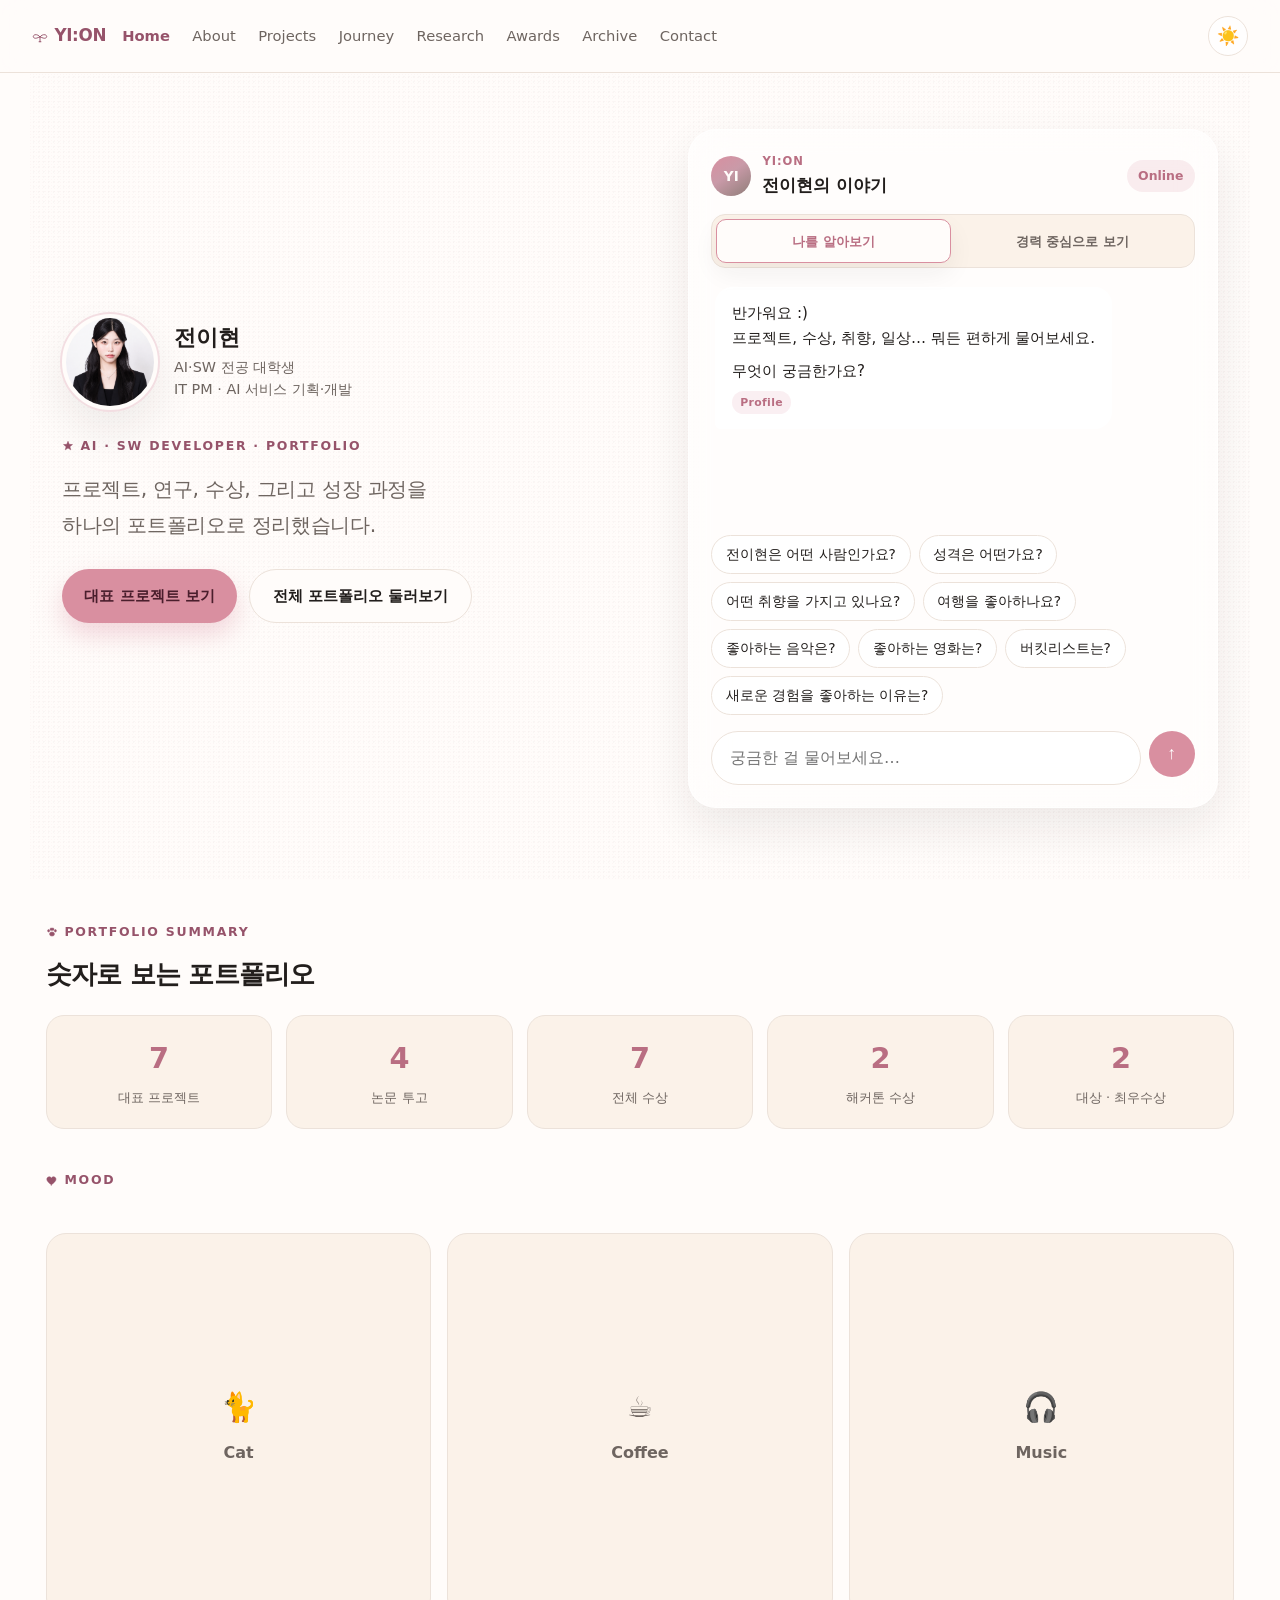
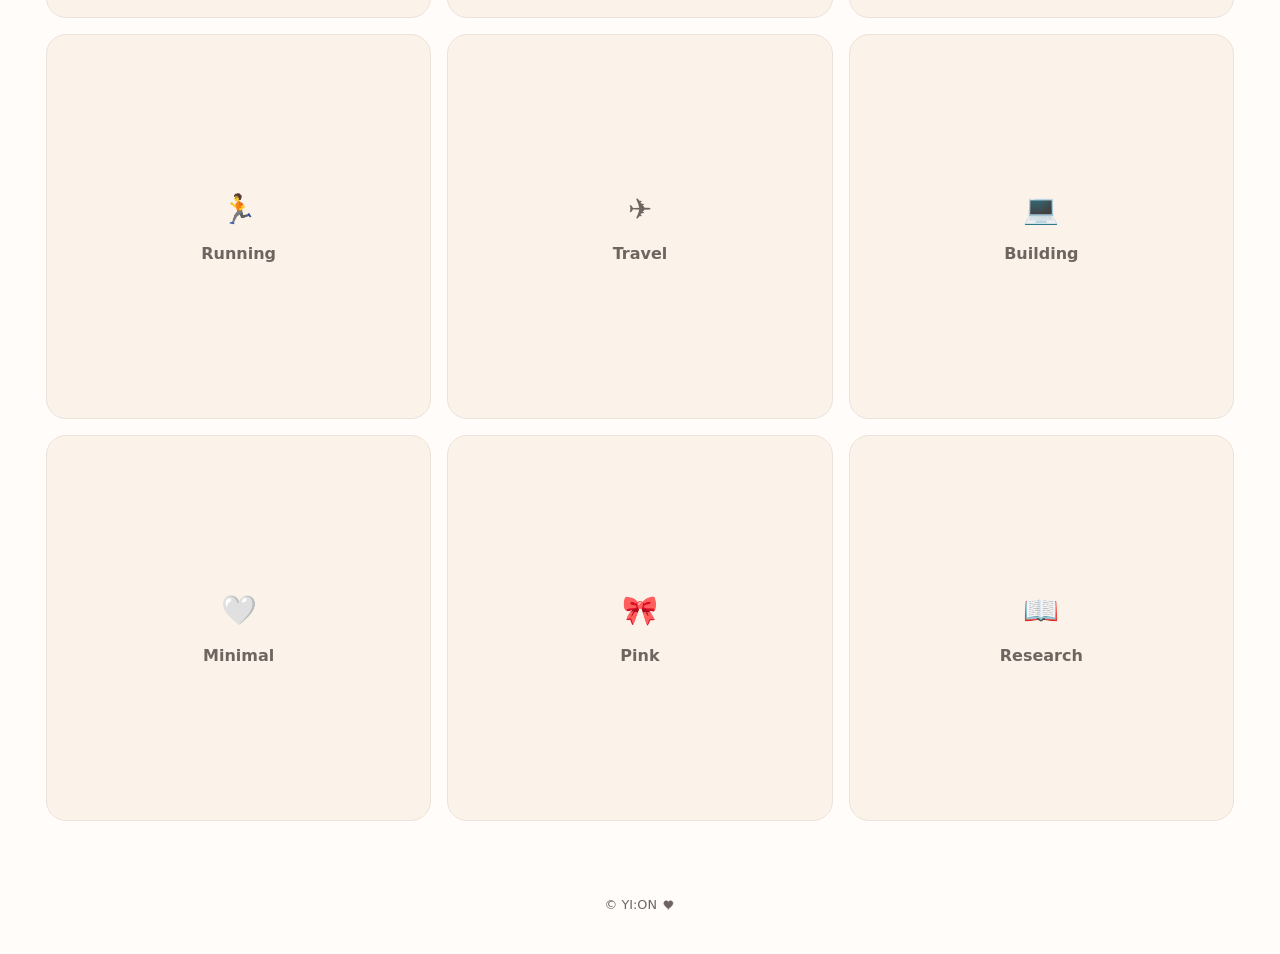
==== commit e00008d4: "Default to light mode on first visit Previously the site defaulted to dark (interview) mode whenever" ====
--- a/index.html
+++ b/index.html
@@ -2,7 +2,7 @@
 <html lang="ko">
   <head>
     <meta charset="UTF-8" />
-    <script>(()=>{const v=new URLSearchParams(location.search).get('theme');const t=v==='daily'?'daily':'interview';document.documentElement.dataset.theme=t;document.documentElement.style.colorScheme=t==='interview'?'dark':'light'})()</script>
+    <script>(()=>{const v=new URLSearchParams(location.search).get('theme');const t=v==='interview'?'interview':'daily';document.documentElement.dataset.theme=t;document.documentElement.style.colorScheme=t==='interview'?'dark':'light'})()</script>
     <meta name="color-scheme" content="light dark" />
     <meta name="theme-color" content="#1d1a1f" />
     <link rel="icon" href="favicon.svg" type="image/svg+xml" />
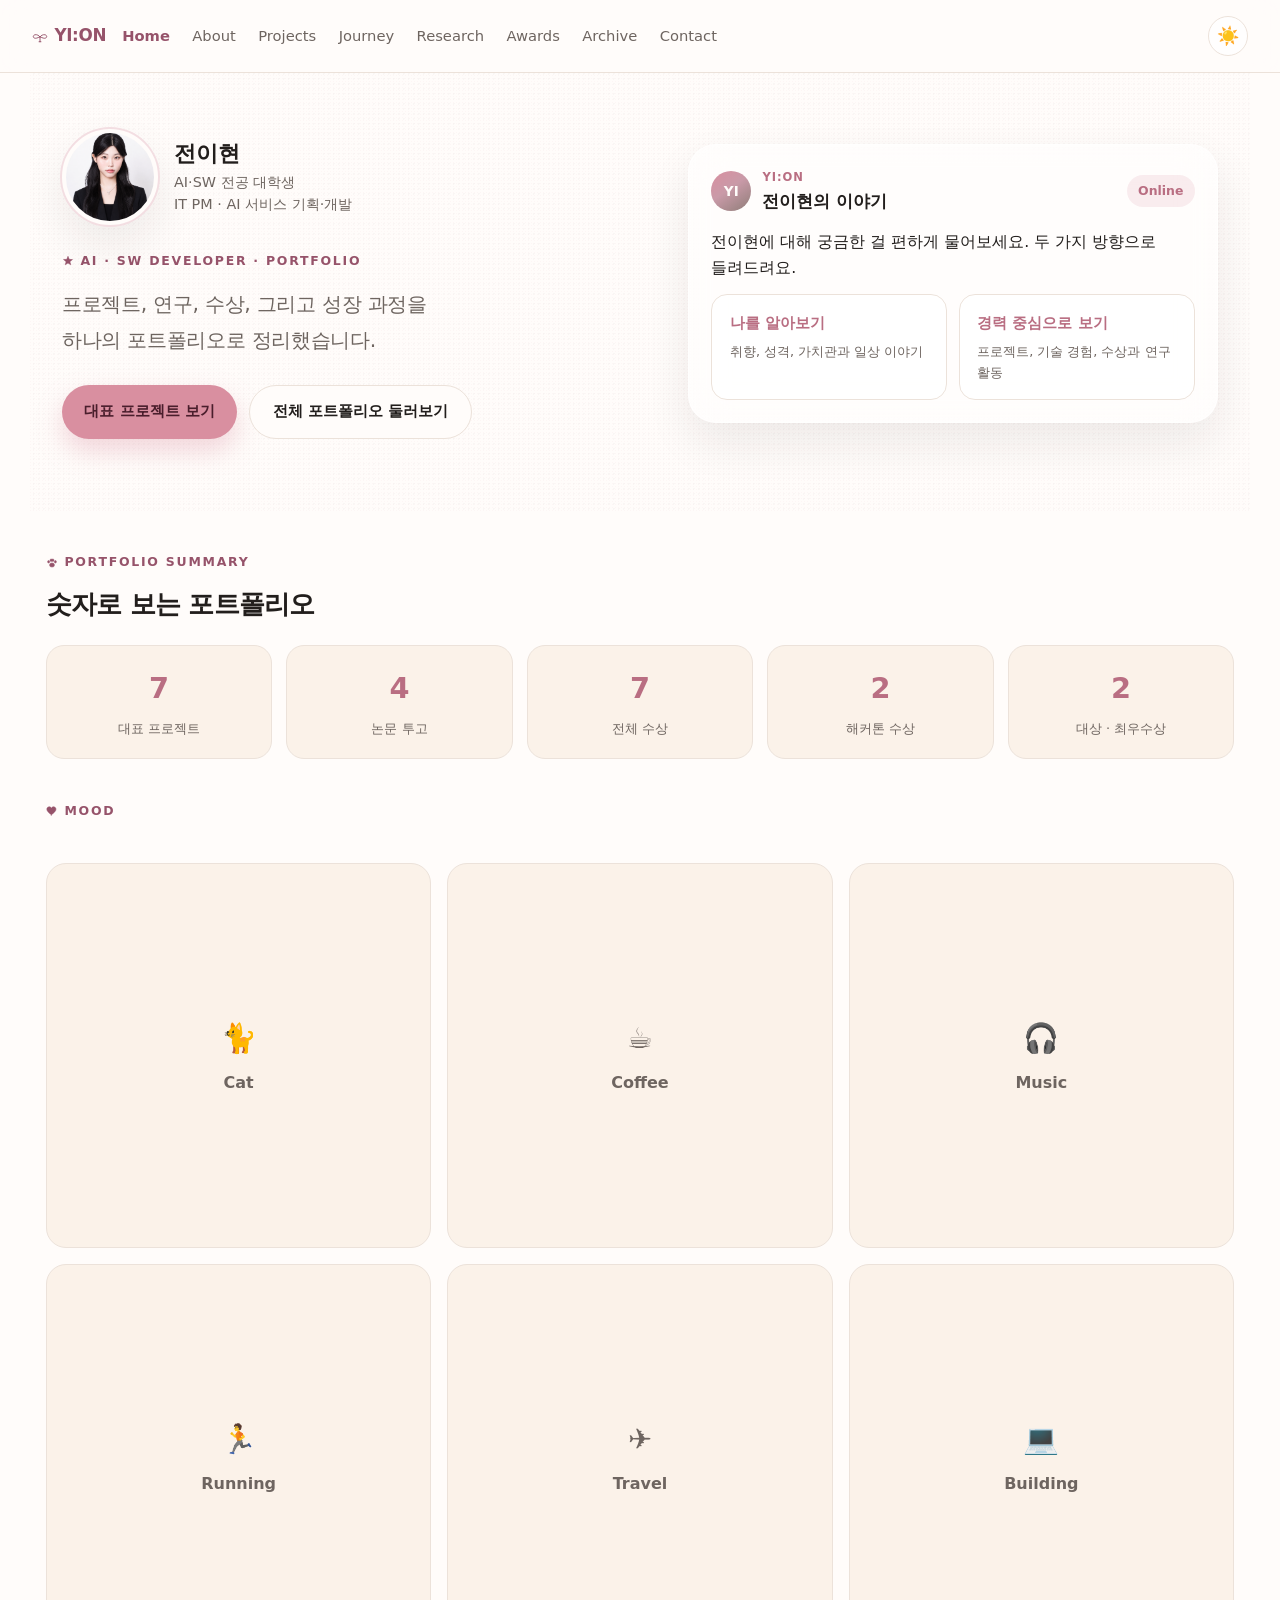
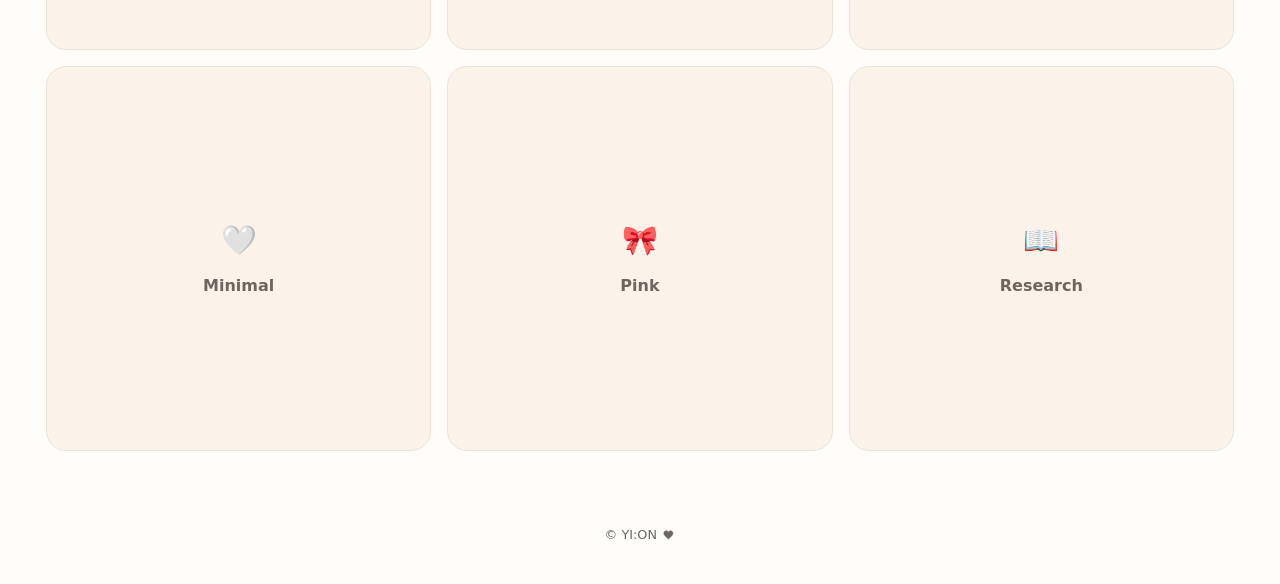
==== commit 3f174d86: "채팅을 나를 알아보기(About)/경력(Career) 두 독립 페이지로 분리 - 기존 chat.html의 general/recruiter 모드 토글 채팅을 chat-about.ht" ====
--- a/index.html
+++ b/index.html
@@ -93,74 +93,26 @@
         </div>
 
         <div class="hero-panel reveal" id="chat">
-          <!-- 모바일 축약 Assistant 위젯: 데스크톱에서는 CSS로 항상 숨김 -->
-          <div class="assistant-widget" id="assistantWidget">
-            <div class="assistant-widget-head">
+          <div class="chat-header">
+            <div class="chat-header-left">
               <span class="ai-avatar">YI</span>
               <div>
-                <p class="chat-label">YI:ON Assistant</p>
-                <span class="status-pill-sm">Online</span>
+                <p class="chat-label">YI:ON</p>
+                <h2>전이현의 이야기</h2>
               </div>
             </div>
-            <p class="assistant-widget-prompt">전이현의 프로젝트와 경험이 궁금한가요?</p>
-            <div class="visitor-mode-switch" role="group" aria-label="추천 질문 모드">
-              <button class="visitor-mode-option" type="button" data-visitor-mode="general" aria-pressed="true">나를 알아보기</button>
-              <button class="visitor-mode-option" type="button" data-visitor-mode="recruiter" aria-pressed="false">경력 중심으로 보기</button>
-            </div>
-            <div class="chip-list assistant-widget-chips" data-chat-recommendations data-limit="3" data-recommendation-links="chat">
-              <a class="chip" data-question="전이현은 어떤 사람인가요?" href="chat.html?q=%EC%A0%84%EC%9D%B4%ED%98%84%EC%9D%80%20%EC%96%B4%EB%96%A4%20%EC%82%AC%EB%9E%8C%EC%9D%B8%EA%B0%80%EC%9A%94%3F">전이현은 어떤 사람인가요?</a>
-              <a class="chip" data-question="성격은 어떤가요?" href="chat.html?q=%EC%84%B1%EA%B2%A9%EC%9D%80%20%EC%96%B4%EB%96%A4%EA%B0%80%EC%9A%94%3F">성격은 어떤가요?</a>
-              <a class="chip" data-question="어떤 취향을 가지고 있나요?" href="chat.html?q=%EC%96%B4%EB%96%A4%20%EC%B7%A8%ED%96%A5%EC%9D%84%20%EA%B0%80%EC%A7%80%EA%B3%A0%20%EC%9E%88%EB%82%98%EC%9A%94%3F">어떤 취향을 가지고 있나요?</a>
-            </div>
-            <a class="btn btn-primary assistant-widget-open" href="chat.html">전체 대화 열기</a>
-          </div>
-
-          <!-- 전체 채팅: 데스크톱은 항상 노출, 모바일은 "전체 대화 열기" 클릭 시 노출 -->
-          <div class="chat-full" id="chatFull">
-            <div class="chat-header">
-              <div class="chat-header-left">
-                <span class="ai-avatar">YI</span>
-                <div>
-                  <p class="chat-label">YI:ON</p>
-                  <h2>전이현의 이야기</h2>
-                </div>
-              </div>
-              <span class="status-pill">Online</span>
-            </div>
-
-            <div class="visitor-mode-switch" role="group" aria-label="추천 질문 모드">
-              <button class="visitor-mode-option" type="button" data-visitor-mode="general" aria-pressed="true">나를 알아보기</button>
-              <button class="visitor-mode-option" type="button" data-visitor-mode="recruiter" aria-pressed="false">경력 중심으로 보기</button>
-            </div>
-
-            <div class="chat-log" id="chatLog">
-              <div class="message ai-message reveal-in">
-                <p>
-                  반가워요 :)<br />
-                  프로젝트, 수상, 취향, 일상… 뭐든 편하게 물어보세요.
-                </p>
-                <p>
-                  무엇이 궁금한가요?
-                </p>
-                <span class="source-tag">Profile</span>
-              </div>
-            </div>
-
-            <div class="chip-list" id="chipList" data-chat-recommendations data-limit="8">
-              <button class="chip" data-question="전이현은 어떤 사람인가요?">전이현은 어떤 사람인가요?</button>
-              <button class="chip" data-question="성격은 어떤가요?">성격은 어떤가요?</button>
-              <button class="chip" data-question="어떤 취향을 가지고 있나요?">어떤 취향을 가지고 있나요?</button>
-              <button class="chip" data-question="여행을 좋아하나요?">여행을 좋아하나요?</button>
-              <button class="chip" data-question="좋아하는 음악은?">좋아하는 음악은?</button>
-              <button class="chip" data-question="좋아하는 영화는?">좋아하는 영화는?</button>
-              <button class="chip" data-question="버킷리스트는?">버킷리스트는?</button>
-              <button class="chip" data-question="새로운 경험을 좋아하는 이유는?">새로운 경험을 좋아하는 이유는?</button>
-            </div>
-
-            <form class="chat-form" id="chatForm">
-              <input id="chatInput" type="text" placeholder="궁금한 걸 물어보세요…" autocomplete="off" />
-              <button type="submit" aria-label="질문 보내기">↑</button>
-            </form>
+            <span class="status-pill">Online</span>
+          </div>
+          <p class="assistant-widget-prompt">전이현에 대해 궁금한 걸 편하게 물어보세요. 두 가지 방향으로 들려드려요.</p>
+          <div class="chat-entry-grid">
+            <a class="chat-entry-card" href="chat-about.html">
+              <span class="chat-entry-card-title">나를 알아보기</span>
+              <span class="chat-entry-card-desc">취향, 성격, 가치관과 일상 이야기</span>
+            </a>
+            <a class="chat-entry-card" href="chat-career.html">
+              <span class="chat-entry-card-title">경력 중심으로 보기</span>
+              <span class="chat-entry-card-desc">프로젝트, 기술 경험, 수상과 연구 활동</span>
+            </a>
           </div>
         </div>
       </section>
@@ -217,7 +169,7 @@
       <section class="section mobile-only-section" id="homeLinks">
         <div class="link-row link-row-center">
           <a class="link-chip" href="https://github.com/komosjs44-afk?tab=repositories" target="_blank" rel="noreferrer">GitHub</a>
-          <a class="link-chip" href="https://instagram.com/hyooiner" target="_blank" rel="noreferrer">Instagram</a>
+          <a class="link-chip" href="https://instagram.com/hy_oiner" target="_blank" rel="noreferrer">Instagram</a>
           <a class="link-chip" href="mailto:komosjs44@hs.ac.kr">Email</a>
         </div>
       </section>
--- a/styles.css
+++ b/styles.css
@@ -691,6 +691,8 @@
 }
 
 .link-chip {
+  display: inline-flex;
+  align-items: center;
   font-size: 0.78rem;
   font-weight: 700;
   padding: 0.4rem 0.8rem;
@@ -1026,9 +1028,8 @@
   border: 1px solid rgba(255, 255, 255, 0.6);
   box-shadow: var(--shadow);
   backdrop-filter: blur(18px);
-  /* grid item(.hero)이 nowrap 칩 등 내부 콘텐츠의 min-content 너비만큼
-     억지로 넓어지지 않도록 축소를 허용 — 대신 .chip-list의 overflow-x:auto가
-     카드 내부에서만 가로 스크롤을 담당하게 한다. */
+  /* grid item(.hero)이 내부 콘텐츠의 min-content 너비만큼 억지로 넓어지지
+     않도록 축소를 허용한다. */
   min-width: 0;
 }
 
@@ -1072,63 +1073,6 @@
   font-size: 1.08rem;
 }
 
-.visitor-mode-switch {
-  display: grid;
-  grid-template-columns: repeat(2, minmax(0, 1fr));
-  gap: 0.25rem;
-  margin: 0 0 0.75rem;
-  padding: 0.25rem;
-  border: 1px solid var(--border);
-  border-radius: 14px;
-  background: var(--cream);
-}
-
-.visitor-mode-option {
-  min-width: 0;
-  min-height: var(--touch-min);
-  padding: 0.5rem 0.75rem;
-  border: 1px solid transparent;
-  border-radius: 10px;
-  background: transparent;
-  color: var(--ink-muted);
-  font: inherit;
-  font-size: 0.8rem;
-  font-weight: 700;
-  line-height: 1.35;
-  overflow-wrap: anywhere;
-  cursor: pointer;
-  transition: background 0.2s ease, border-color 0.2s ease, color 0.2s ease,
-    box-shadow 0.2s ease;
-}
-
-.visitor-mode-option[aria-pressed='true'] {
-  border-color: var(--rose);
-  background: var(--warm-white);
-  color: var(--rose-deep);
-  box-shadow: var(--shadow-soft);
-}
-
-.visitor-mode-option:focus-visible {
-  outline: 2px solid var(--rose-deep);
-  outline-offset: 2px;
-}
-
-@media (hover: hover) {
-  .visitor-mode-option:not([aria-pressed='true']):hover {
-    background: var(--pink-soft);
-    color: var(--ink);
-  }
-}
-
-@media (max-width: 430px) {
-  .visitor-mode-option {
-    padding-inline: 0.25rem;
-    font-size: 0.75rem;
-    letter-spacing: -0.01em;
-    white-space: nowrap;
-  }
-}
-
 .status-pill {
   padding: 0.35rem 0.7rem;
   border-radius: 999px;
@@ -1136,16 +1080,6 @@
   color: var(--rose-deep);
   font-size: 0.78rem;
   font-weight: 700;
-}
-
-.chat-log {
-  display: flex;
-  flex-direction: column;
-  gap: 0.65rem;
-  min-height: 240px;
-  max-height: 360px;
-  overflow-y: auto;
-  padding: 0.4rem 0.25rem 0.9rem;
 }
 
 .message {
@@ -1171,6 +1105,7 @@
   border: 1px solid rgba(255, 255, 255, 0.8);
   backdrop-filter: blur(6px);
   border-bottom-left-radius: 6px;
+  box-shadow: var(--shadow-soft);
 }
 
 .user-message {
@@ -1182,80 +1117,15 @@
 
 .source-tag {
   display: inline-block;
-  font-size: 0.68rem;
+  margin-top: 0.3rem;
+  font-size: 0.7rem;
   font-weight: 700;
   letter-spacing: 0.03em;
   color: var(--rose-deep);
-  background: rgba(217, 143, 160, 0.14);
-  padding: 0.18rem 0.5rem;
+  background: rgba(217, 143, 160, 0.18);
+  border: 1px solid rgba(217, 143, 160, 0.3);
+  padding: 0.22rem 0.6rem;
   border-radius: 999px;
-}
-
-.chip-list {
-  display: flex;
-  flex-wrap: wrap;
-  gap: 0.5rem;
-  margin: 0.9rem 0 1rem;
-}
-
-.chip {
-  border: 1px solid var(--border);
-  background: rgba(255, 255, 255, 0.7);
-  border-radius: 999px;
-  padding: 0.45rem 0.85rem;
-  cursor: pointer;
-  font: inherit;
-  font-size: 0.86rem;
-  color: var(--ink);
-  transition: background 0.2s ease, transform 0.2s ease, border-color 0.2s ease;
-}
-
-.chip:hover {
-  background: var(--pink-soft);
-  border-color: var(--rose);
-  transform: translateY(-1px);
-}
-
-.chip-followup {
-  font-size: 0.8rem;
-  padding: 0.4rem 0.75rem;
-}
-
-.chat-form {
-  display: flex;
-  gap: 0.5rem;
-}
-
-.chat-form input {
-  flex: 1;
-  border: 1px solid var(--border);
-  border-radius: 999px;
-  padding: 0.8rem 1.1rem;
-  font: inherit;
-  background: rgba(255, 255, 255, 0.7);
-}
-
-.chat-form input:focus {
-  outline: none;
-  border-color: var(--rose);
-}
-
-.chat-form button {
-  border: none;
-  border-radius: 999px;
-  width: 46px;
-  height: 46px;
-  background: var(--rose);
-  color: white;
-  font-weight: 700;
-  font-size: 1.1rem;
-  cursor: pointer;
-  transition: background 0.2s ease, transform 0.2s ease;
-}
-
-.chat-form button:hover {
-  background: var(--rose-deep);
-  transform: translateY(-1px);
 }
 
 /* ---------- Sections shared ---------- */
@@ -1800,17 +1670,6 @@
     grid-template-columns: repeat(2, minmax(0, 1fr));
   }
 
-  .chip-list {
-    flex-wrap: nowrap;
-    overflow-x: auto;
-    padding-bottom: 0.3rem;
-  }
-
-  .chat-form {
-    position: sticky;
-    bottom: 0.4rem;
-  }
-
   .ig-profile-left {
     flex-direction: column;
   }
@@ -1899,7 +1758,7 @@
 /* 터치 기기 tap 피드백(hover 불가 환경에서만) */
 @media (hover: none) {
   .app-tab:active,
-  .chip:active,
+  .chat-entry-card:active,
   .btn:active,
   .card-detail-link:active,
   .project-card-v2:active,
@@ -1945,23 +1804,6 @@
   display: none;
 }
 
-/* 데스크톱(900px 이상)에서는 축약 위젯을 숨기고 기존 전체 채팅만 노출 */
-.assistant-widget {
-  display: none;
-}
-
-.assistant-widget-open {
-  width: 100%;
-  min-height: 48px;
-}
-
-.assistant-widget-head {
-  display: flex;
-  align-items: center;
-  gap: 0.7rem;
-  margin-bottom: 0.8rem;
-}
-
 .status-pill-sm {
   display: inline-block;
   margin-top: 0.2rem;
@@ -1980,16 +1822,56 @@
   overflow-wrap: anywhere;
 }
 
-.chat-desktop-note > p:not(.eyebrow) {
+/* About/Career 진입 링크 카드 — index.html 히어로 패널과 chat.html 랜딩 페이지가 공유 */
+.chat-entry-grid {
+  display: grid;
+  grid-template-columns: repeat(2, minmax(0, 1fr));
+  gap: 0.7rem;
+}
+
+.chat-entry-card {
+  display: flex;
+  flex-direction: column;
+  gap: 0.3rem;
+  padding: 1rem 1.1rem;
+  border: 1px solid var(--border);
+  border-radius: 16px;
+  background: rgba(255, 255, 255, 0.7);
+  color: var(--ink);
+  min-height: var(--touch-min);
+  transition: background 0.2s ease, border-color 0.2s ease, transform 0.2s ease;
+}
+
+.chat-entry-card:hover {
+  background: var(--pink-soft);
+  border-color: var(--rose);
+  transform: translateY(-1px);
+}
+
+.chat-entry-card-title {
+  font-weight: 700;
+  font-size: 0.95rem;
+  color: var(--rose-deep);
+}
+
+.chat-entry-card-desc {
+  font-size: 0.8rem;
+  color: var(--ink-muted);
   word-break: keep-all;
   overflow-wrap: anywhere;
 }
 
-/* 640px 이하에서 .chip-list가 nowrap+가로스크롤로 바뀌는데, white-space가 없으면
-   칩이 줄어들며 텍스트가 여러 줄로 눌려 보이는 문제가 있어 방지한다. */
-.assistant-widget-chips .chip {
-  white-space: nowrap;
-  flex-shrink: 0;
+@media (max-width: 430px) {
+  .chat-entry-grid {
+    grid-template-columns: 1fr;
+  }
+}
+
+/* chat.html(선택 랜딩)에서는 다른 인테리어 페이지처럼 .page-hero와 같은 폭으로 정렬 */
+body[data-page='chat'] .chat-entry-grid {
+  max-width: 1220px;
+  margin: 0 auto;
+  padding: 0 2rem 2rem;
 }
 
 .card-grid-v2--scroll {
@@ -2041,40 +1923,6 @@
 
 @media (max-width: 899px) {
   .mobile-only-section {
-    display: block;
-  }
-
-  .assistant-widget {
-    display: block;
-  }
-
-  .assistant-widget.hidden {
-    display: none;
-  }
-
-  .chat-full {
-    display: none;
-  }
-
-  .chat-full.expanded {
-    display: block;
-  }
-}
-
-/* ================================================================
-   Chat 전체화면 페이지 (chat.html)
-   ================================================================ */
-
-body[data-page='chat'] main {
-  padding: 0;
-}
-
-.chat-desktop-note {
-  display: none;
-}
-
-@media (min-width: 900px) {
-  .chat-desktop-note {
     display: block;
   }
 }
@@ -2086,7 +1934,7 @@
   height: 100vh;
   height: 100dvh;
   overflow: hidden;
-  /* 하단 고정 탭바에 composer가 가려지지 않도록 그만큼 여백 확보 */
+  /* 하단 고정 탭바에 composer가 가려지지 않도록 그만큼 여백 확보(모바일) */
   padding-bottom: calc(var(--tabbar-height) + var(--safe-bottom));
 }
 
@@ -2095,20 +1943,38 @@
   padding-bottom: var(--safe-bottom);
 }
 
+/* About/Career는 모바일·데스크톱 모든 너비에서 항상 전체화면 채팅 UI로 노출된다
+   (더 이상 Home 화면 인라인 채팅으로 대체되지 않음). */
+body[data-page='chat-about'] .chat-page,
+body[data-page='chat-career'] .chat-page {
+  display: flex;
+}
+
 @media (max-width: 899px) {
-  .chat-page {
-    display: flex;
-  }
-
-  body[data-page='chat'] {
+  body[data-page='chat-about'],
+  body[data-page='chat-career'] {
     overflow: hidden;
     height: 100vh;
     height: 100dvh;
     padding-bottom: 0;
   }
 
-  body[data-page='chat'] .site-footer {
+  body[data-page='chat-about'] .site-footer,
+  body[data-page='chat-career'] .site-footer {
     display: none;
+  }
+}
+
+@media (min-width: 900px) {
+  body[data-page='chat-about'] .chat-page,
+  body[data-page='chat-career'] .chat-page {
+    max-width: 760px;
+    height: 78vh;
+    margin: 2rem auto;
+    border: 1px solid var(--border);
+    border-radius: 22px;
+    box-shadow: var(--shadow-soft);
+    padding-bottom: 0;
   }
 }
 
@@ -2134,11 +2000,6 @@
   margin: 0;
 }
 
-.chat-page > .visitor-mode-switch {
-  flex-shrink: 0;
-  margin: 0.6rem var(--space-page-x) 0;
-}
-
 .chat-reset-btn {
   display: flex;
   align-items: center;
@@ -2152,22 +2013,83 @@
   flex-shrink: 0;
 }
 
-.chat-suggested {
+.mode-switch-anim {
+  animation: modeSwitchIn 200ms ease;
+}
+
+@keyframes modeSwitchIn {
+  from {
+    opacity: 0;
+    transform: translateY(6px);
+  }
+  to {
+    opacity: 1;
+    transform: translateY(0);
+  }
+}
+
+@media (prefers-reduced-motion: reduce) {
+  .mode-switch-anim {
+    animation: none;
+  }
+}
+
+/* Hero: 채팅 로그와 분리된, 항상 보이는 영역. 모드를 바꾸면 이 안의 텍스트만
+   교체된다(대화 자체는 절대 건드리지 않음). */
+.chat-hero {
   flex-shrink: 0;
-  padding: 0.6rem var(--space-page-x) 0.7rem;
+  padding: 0.7rem var(--space-page-x) 0.5rem;
   border-bottom: 1px solid var(--border);
 }
 
-.chat-suggested .chip-list {
-  flex-wrap: nowrap;
-  overflow-x: auto;
-  margin: 0;
-  padding-bottom: 0.2rem;
-}
-
-.chat-page .chip {
-  min-height: var(--touch-min);
-  white-space: nowrap;
+.chat-hero-message {
+  margin: 0 0 0.5rem;
+}
+
+.chat-hero-message p:last-child {
+  margin-bottom: 0;
+}
+
+/* Hint Chip: 텍스트 링크 정도의 존재감 — 배경/테두리 없이 살짝 강조만, 한 번에 하나만 보여준다 */
+.chat-hint-chip {
+  display: inline-flex;
+  align-items: center;
+  gap: 0.35rem;
+  border: none;
+  background: none;
+  padding: 0.3rem 0.1rem;
+  font: inherit;
+  font-size: 0.82rem;
+  font-weight: 600;
+  color: var(--rose-deep);
+  cursor: pointer;
+  min-height: 32px;
+  transition: opacity 200ms ease, transform 200ms ease;
+}
+
+.chat-hint-chip.is-hidden {
+  opacity: 0;
+  pointer-events: none;
+  transform: translateY(-4px);
+}
+
+/* AI 답변 다음에 오는 단일 후속 질문 제안 — 칩이 아니라 한 줄짜리 텍스트 링크 */
+.chat-followup-suggestion {
+  display: block;
+  margin-top: 0.55rem;
+  padding: 0;
+  border: none;
+  background: none;
+  font: inherit;
+  font-size: 0.84rem;
+  font-weight: 600;
+  color: var(--rose-deep);
+  text-align: left;
+  cursor: pointer;
+}
+
+.chat-followup-suggestion::before {
+  content: '💬 ';
 }
 
 .chat-messages-wrap {
@@ -2288,6 +2210,10 @@
   font-size: 1.5rem;
 }
 
+.projects-mobile-header .link-chip {
+  margin-bottom: 1rem;
+}
+
 .projects-count {
   margin: 0 0 0.8rem;
   font-size: 0.85rem;
--- a/theme.css
+++ b/theme.css
@@ -166,7 +166,8 @@
 }
 
 .theme-toggle--chat {
-  display: none;
+  display: inline-flex;
+  margin-left: 0.4rem;
 }
 
 html[data-theme='interview'] .theme-toggle {
@@ -413,12 +414,6 @@
     min-height: 44px;
     align-items: center;
   }
-
-  .theme-toggle--chat {
-    display: inline-flex;
-    align-self: flex-end;
-    margin: 0.5rem 1.25rem 0;
-  }
 }
 
 @media (prefers-reduced-motion: reduce) {
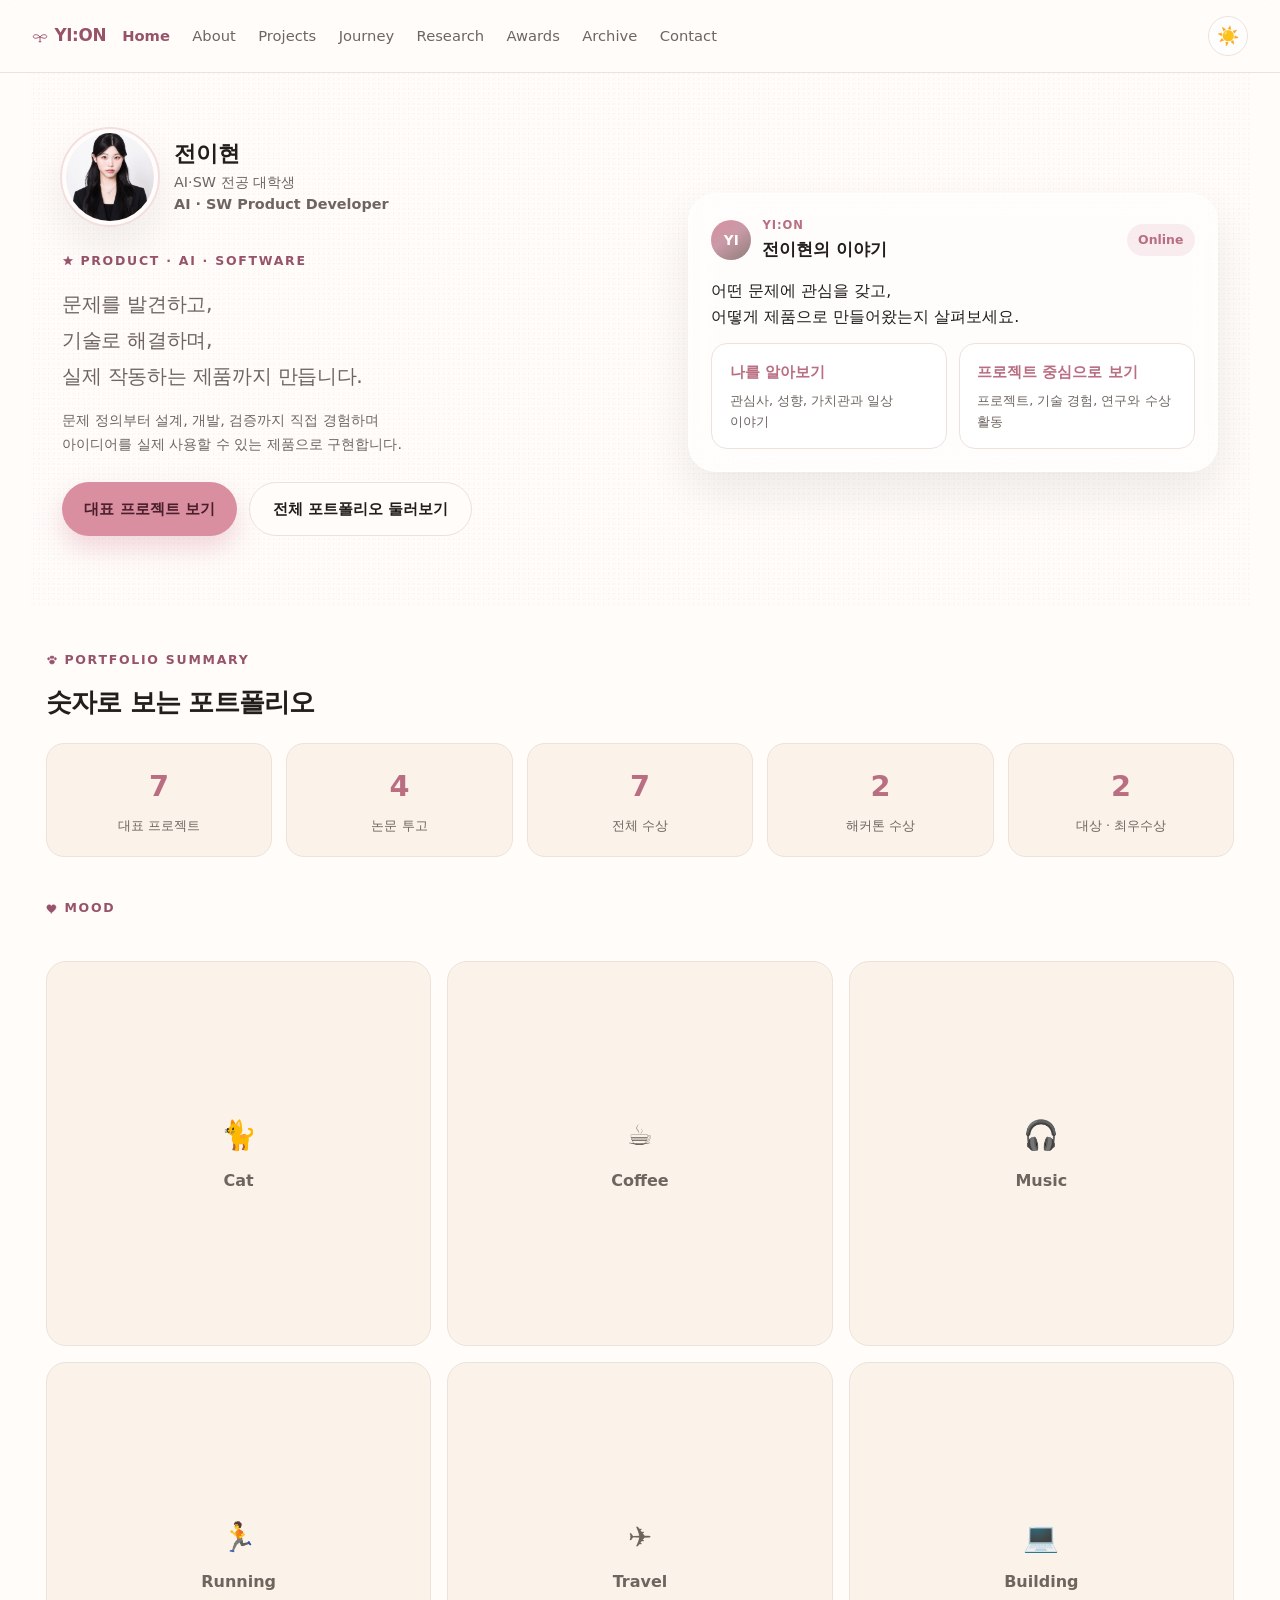
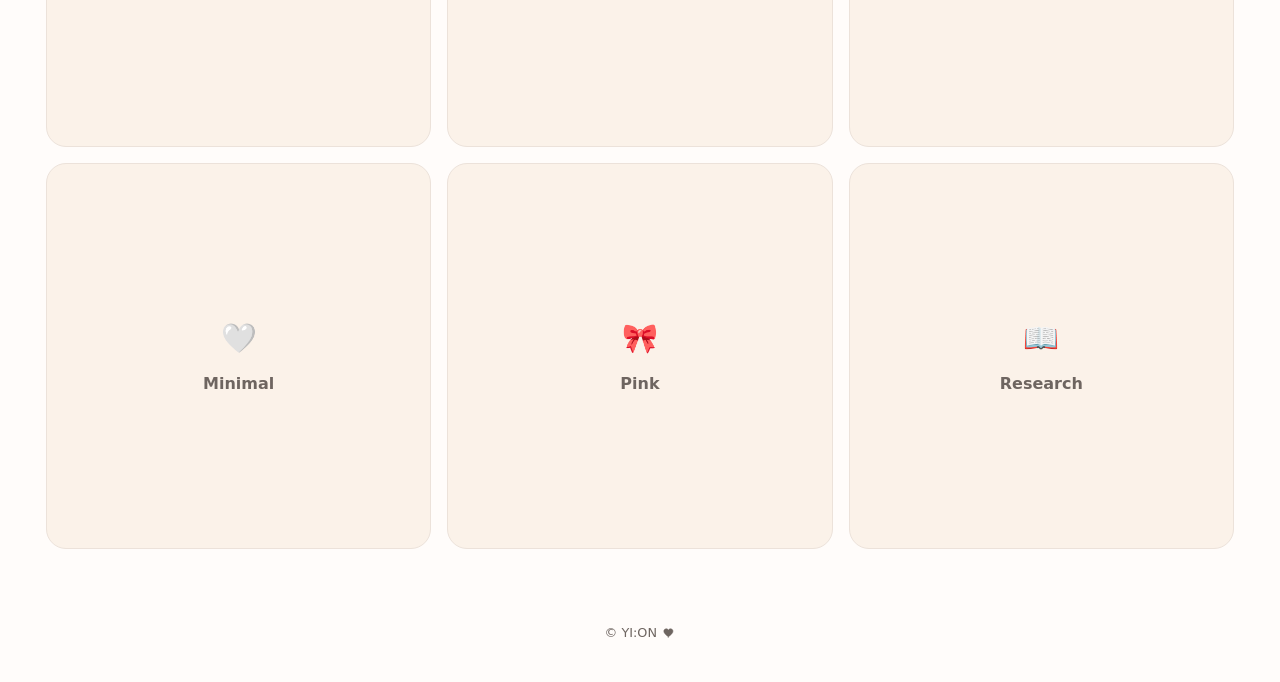
==== commit ddcbf253: "AI · SW Product Developer 수정" ====
--- a/index.html
+++ b/index.html
@@ -74,18 +74,23 @@
               <p class="profile-hero-name">전이현</p>
               <p class="profile-hero-desc">
                 AI·SW 전공 대학생<br />
-                IT PM · AI 서비스 기획·개발
+                <strong>AI · SW Product Developer</strong>
               </p>
             </div>
           </div>
           <p class="eyebrow">
             <svg class="icon icon-star" width="12" height="12"><use href="#icon-star"/></svg>
-            AI · SW DEVELOPER · PORTFOLIO
+            PRODUCT · AI · SOFTWARE
           </p>
           <h1 class="hero-text hero-statement">
-            프로젝트, 연구, 수상, 그리고 성장 과정을<br />
-            하나의 포트폴리오로 정리했습니다.
+            문제를 발견하고,<br />
+            기술로 해결하며,<br />
+            실제 작동하는 제품까지 만듭니다.
           </h1>
+          <p class="hero-subtext">
+            문제 정의부터 설계, 개발, 검증까지 직접 경험하며<br />
+            아이디어를 실제 사용할 수 있는 제품으로 구현합니다.
+          </p>
           <div class="hero-actions">
             <a class="btn btn-primary" href="projects.html">대표 프로젝트 보기</a>
             <a class="btn btn-secondary" href="#summary">전체 포트폴리오 둘러보기</a>
@@ -103,15 +108,18 @@
             </div>
             <span class="status-pill">Online</span>
           </div>
-          <p class="assistant-widget-prompt">전이현에 대해 궁금한 걸 편하게 물어보세요. 두 가지 방향으로 들려드려요.</p>
+          <p class="assistant-widget-prompt">
+            어떤 문제에 관심을 갖고,<br />
+            어떻게 제품으로 만들어왔는지 살펴보세요.
+          </p>
           <div class="chat-entry-grid">
             <a class="chat-entry-card" href="chat-about.html">
               <span class="chat-entry-card-title">나를 알아보기</span>
-              <span class="chat-entry-card-desc">취향, 성격, 가치관과 일상 이야기</span>
+              <span class="chat-entry-card-desc">관심사, 성향, 가치관과 일상 이야기</span>
             </a>
             <a class="chat-entry-card" href="chat-career.html">
-              <span class="chat-entry-card-title">경력 중심으로 보기</span>
-              <span class="chat-entry-card-desc">프로젝트, 기술 경험, 수상과 연구 활동</span>
+              <span class="chat-entry-card-title">프로젝트 중심으로 보기</span>
+              <span class="chat-entry-card-desc">프로젝트, 기술 경험, 연구와 수상 활동</span>
             </a>
           </div>
         </div>
--- a/styles.css
+++ b/styles.css
@@ -945,6 +945,15 @@
   letter-spacing: -0.015em;
   word-break: keep-all;
   text-wrap: pretty;
+}
+
+.hero-subtext {
+  margin: 0.9rem 0 0;
+  max-width: 30rem;
+  font-size: 0.9rem;
+  line-height: 1.65;
+  color: var(--ink-muted);
+  word-break: keep-all;
 }
 
 .hero-actions {
@@ -1610,6 +1619,11 @@
 
   .hero {
     padding-top: 2rem;
+    padding-bottom: 1.2rem;
+  }
+
+  .section {
+    margin-top: 0.8rem;
   }
 
   .hero-copy {
